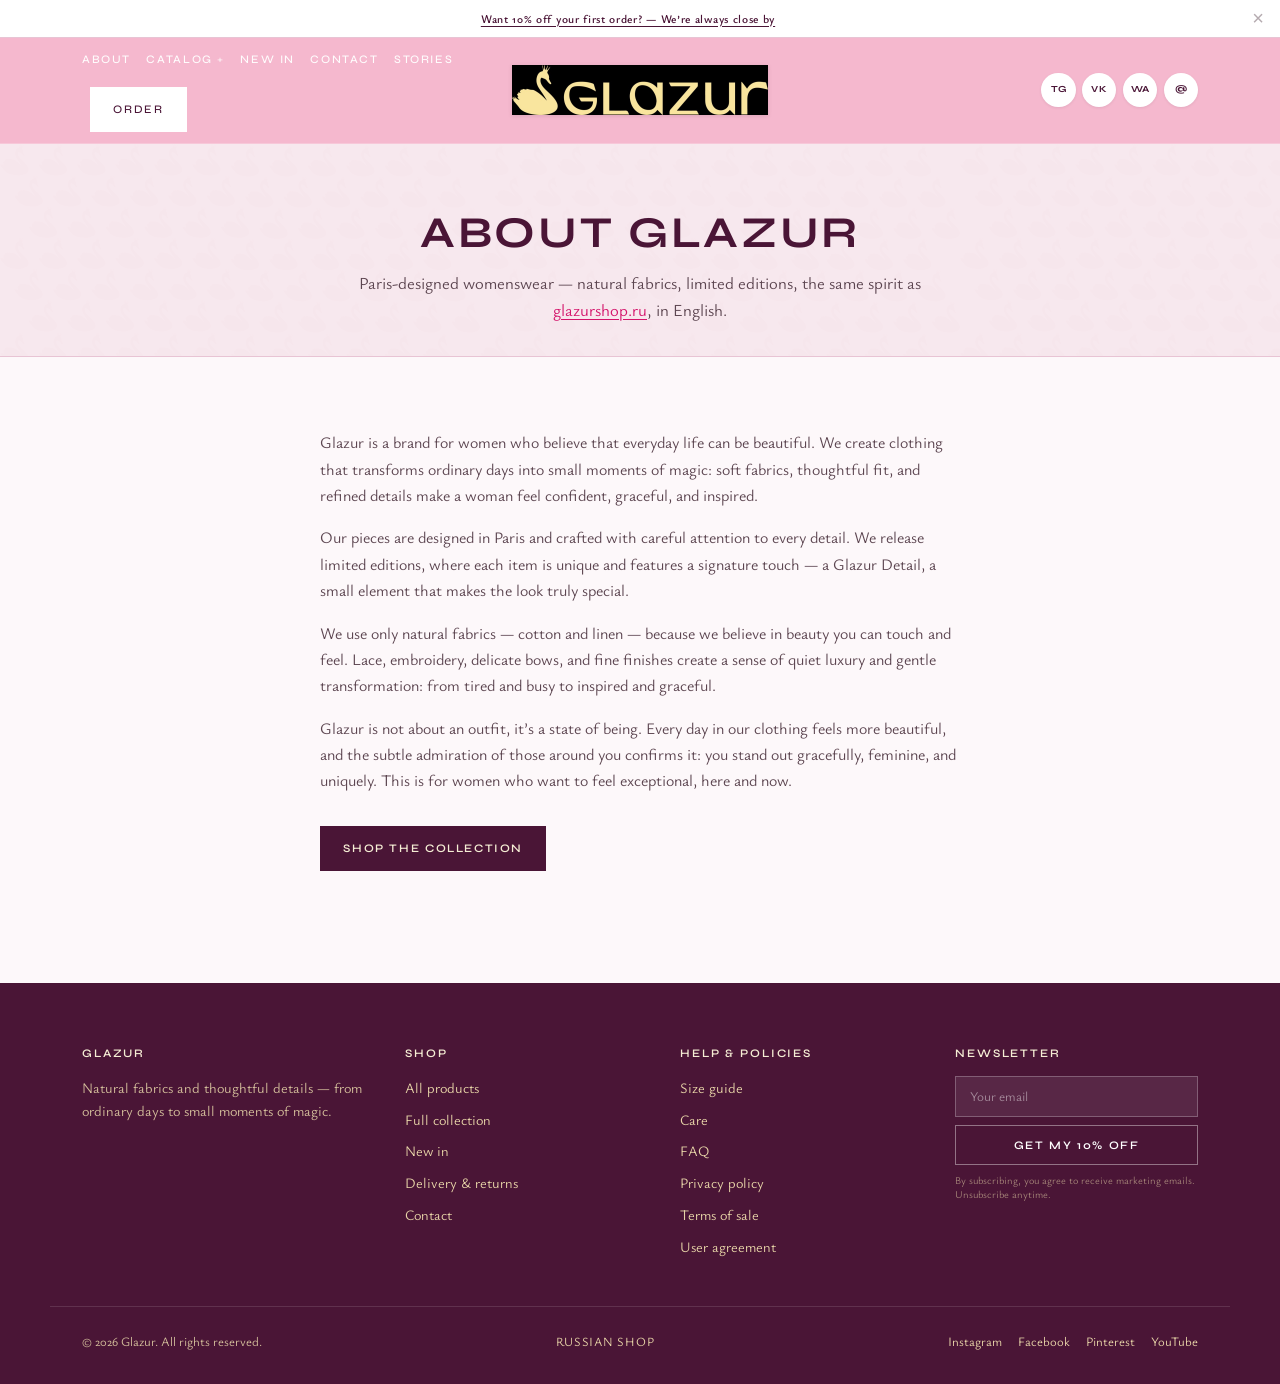
==== about.html @ 9f61a0b7 "Replace header logo with yellow swan GLAZUR mark (GitHub Pages) Made-with: Cursor" ====
<!DOCTYPE html>
<html lang="en-US">
<head>
  <meta charset="UTF-8" />
  <meta name="viewport" content="width=device-width, initial-scale=1" />
  <link rel="icon" href="assets/favicon.svg" type="image/svg+xml" />
  <meta name="description" content="About Glazur — Paris-designed womenswear, natural fabrics, limited editions." />
  <title>About | Glazur</title>
  <link rel="preconnect" href="https://fonts.googleapis.com" />
  <link rel="preconnect" href="https://fonts.gstatic.com" crossorigin />
  <link href="https://fonts.googleapis.com/css2?family=Syne:wght@400;500;600;700&display=swap" rel="stylesheet" />
  <link rel="stylesheet" href="css/fonts.css" />
  <link rel="stylesheet" href="css/tokens.css" />
  <link rel="stylesheet" href="css/base.css" />
  <link rel="stylesheet" href="css/components.css" />
  <link rel="stylesheet" href="css/patterns.css" />
</head>
<body>
  <div id="promo-bar" class="promo-bar">
    <a href="#" id="promo-open-modal"><span id="promo-headline">Transform Your Day — Get 10% Off Your First Order</span></a>
    <button type="button" class="promo-bar__close" id="promo-close" aria-label="Dismiss promotion">×</button>
  </div>

  <header class="site-header site-header--mirror site-header--shopru">
    <div class="site-header__inner site-header__inner--shopru">
      <nav class="nav" id="site-nav" aria-label="Primary">
        <a href="about.html">About</a>
        <details class="nav-details">
          <summary class="nav-details__summary">Catalog</summary>
          <div class="nav-details__panel" role="group" aria-label="Catalog categories">
            <a href="#" data-collection="blouses">Blouses</a>
            <a href="#" data-collection="stripes">Striped tops</a>
            <a href="#" data-collection="skirts">Skirts</a>
            <a href="#" data-collection="dresses">Dresses</a>
            <a href="#" data-collection="knitwear">Knitwear</a>
            <a class="js-config-collection-default" href="#">Full collection</a>
          </div>
        </details>
        <a href="#" data-collection="newArrivals">New in</a>
        <a class="js-config-mailto" href="mailto:info@glazurshop.com">Contact</a>
        <a href="about.html">Stories</a>
        <div class="nav__cta">
          <a class="btn btn--fill js-config-shop" href="#">Order</a>
        </div>
      </nav>
      <a class="logo" href="index.html"><img class="logo__img" src="assets/logos/glazur-logo-yellow-swan.png" width="256" height="50" alt="Glazur" decoding="async" /></a>
      <div class="header-social" aria-label="Messengers and email">
        <a class="header-social__link js-config-tg" href="#" target="_blank" rel="noopener noreferrer" aria-label="Telegram">TG</a>
        <a class="header-social__link js-config-vk" href="#" target="_blank" rel="noopener noreferrer" aria-label="VK">VK</a>
        <a class="header-social__link js-config-wa" href="#" target="_blank" rel="noopener noreferrer" aria-label="WhatsApp">WA</a>
        <a class="header-social__link header-social__link--mail js-config-mailto" href="mailto:info@glazurshop.com" aria-label="Email">@</a>
      </div>
      <button type="button" class="nav-toggle" id="nav-toggle" aria-expanded="false" aria-controls="site-nav">Menu</button>
    </div>
  </header>

  <main>
    <header class="page-hero page-hero--pattern">
      <div class="container">
        <h1>About Glazur</h1>
        <p>Paris-designed womenswear — natural fabrics, limited editions, the same spirit as <a href="https://glazurshop.ru" target="_blank" rel="noopener noreferrer">glazurshop.ru</a>, in English.</p>
      </div>
    </header>
    <div class="page-body container prose">
      <p>
        Glazur is a brand for women who believe that everyday life can be beautiful. We create clothing that transforms ordinary days into small moments of magic: soft fabrics, thoughtful fit, and refined details make a woman feel confident, graceful, and inspired.
      </p>
      <p>
        Our pieces are designed in Paris and crafted with careful attention to every detail. We release limited editions, where each item is unique and features a signature touch — a Glazur Detail, a small element that makes the look truly special.
      </p>
      <p>
        We use only natural fabrics — cotton and linen — because we believe in beauty you can touch and feel. Lace, embroidery, delicate bows, and fine finishes create a sense of quiet luxury and gentle transformation: from tired and busy to inspired and graceful.
      </p>
      <p>
        Glazur is not about an outfit, it’s a state of being. Every day in our clothing feels more beautiful, and the subtle admiration of those around you confirms it: you stand out gracefully, feminine, and uniquely. This is for women who want to feel exceptional, here and now.
      </p>
      <p style="margin-top: 2rem;">
        <a class="btn btn--fill js-config-collection-default" href="#">Shop the collection</a>
      </p>
    </div>
  </main>

  <footer class="site-footer">
    <div class="site-footer__grid">
      <div>
        <h3>Glazur</h3>
        <p style="margin: 0; line-height: 1.6;">Natural fabrics and thoughtful details — from ordinary days to small moments of magic.</p>
      </div>
      <div>
        <h3>Shop</h3>
        <ul>
          <li><a class="js-config-shop" href="#">All products</a></li>
          <li><a class="js-config-collection-default" href="#">Full collection</a></li>
          <li><a href="#" data-collection="newArrivals">New in</a></li>
          <li><a href="shipping-returns.html">Delivery &amp; returns</a></li>
          <li><a class="js-config-mailto" href="mailto:info@glazurshop.com">Contact</a></li>
        </ul>
      </div>
      <div>
        <h3>Help &amp; policies</h3>
        <ul>
          <li><a href="size-guide.html">Size guide</a></li>
          <li><a href="care.html">Care</a></li>
          <li><a href="faq.html">FAQ</a></li>
          <li><a href="#">Privacy policy</a></li>
          <li><a href="#">Terms of sale</a></li>
          <li><a href="#">User agreement</a></li>
        </ul>
      </div>
      <div class="footer-newsletter">
        <h3>Newsletter</h3>
        <form id="footer-newsletter-form">
          <input type="email" name="email" required placeholder="Your email" autocomplete="email" aria-label="Email for newsletter" />
          <button type="submit" class="btn btn--light" style="width: 100%; border-color: rgba(255,255,255,0.4);">Get my 10% off</button>
          <p class="legal" id="promo-legal">By subscribing, you agree to receive marketing emails. Unsubscribe anytime.</p>
        </form>
      </div>
    </div>
    <div class="site-footer__bottom">
      <span>© <span id="y"></span> Glazur. All rights reserved.</span>
      <a class="site-footer__lang" href="https://glazurshop.ru" target="_blank" rel="noopener noreferrer">Russian shop</a>
      <div class="social-row">
        <a class="js-config-ig" href="#">Instagram</a>
        <a class="js-config-fb" href="#">Facebook</a>
        <a class="js-config-pin" href="#">Pinterest</a>
        <a class="js-config-yt" href="#">YouTube</a>
      </div>
    </div>
  </footer>

  <div id="promo-modal" class="promo-modal" hidden>
    <div class="promo-modal__overlay" aria-hidden="true"></div>
    <div class="promo-modal__panel" role="dialog" aria-modal="true" aria-labelledby="promo-dialog-title">
      <button type="button" class="promo-modal__close" aria-label="Close">×</button>
      <h2 id="promo-dialog-title">Bonjour!</h2>
      <p class="sub" id="promo-subline">Subscribe to receive your personal code and discover how Glazur can make everyday beautiful.</p>
      <form id="promo-form">
        <label class="sr-only" for="promo-email">Email</label>
        <input id="promo-email" type="email" required placeholder="Your email" autocomplete="email" />
        <button type="submit" class="btn btn--fill" style="width: 100%;" id="promo-cta">Get My 10% Off</button>
        <p class="legal" id="promo-legal-modal">By subscribing, you agree to receive marketing emails. Unsubscribe anytime.</p>
      </form>
      <p id="promo-success" class="success" hidden>Your 10% code is on its way! Check your inbox.</p>
    </div>
  </div>

  <script src="js/config.js"></script>
  <script src="js/main.js"></script>
</body>
</html>
---- css/fonts.css ----
/* Локально: Ysabeau из архива «Шрифты». Заголовки / UI: Syne через Google Fonts в HTML (замена LT Remark). */
@font-face {
  font-family: "Ysabeau";
  src: url("../assets/fonts/ysabeau/Ysabeau-Regular.ttf") format("truetype");
  font-weight: 400;
  font-style: normal;
  font-display: swap;
}

@font-face {
  font-family: "Ysabeau";
  src: url("../assets/fonts/ysabeau/Ysabeau-Medium.ttf") format("truetype");
  font-weight: 500;
  font-style: normal;
  font-display: swap;
}

@font-face {
  font-family: "Ysabeau";
  src: url("../assets/fonts/ysabeau/Ysabeau-SemiBold.ttf") format("truetype");
  font-weight: 600;
  font-style: normal;
  font-display: swap;
}
---- css/tokens.css ----
/**
 * Glazur — палитра сезона (упаковка: лайм крышки + розовый тираж лебедей).
 * Бордо / слива — глубокий акцент и «осень», не основной фон первого экрана.
 * LT Remark → Syne как веб-замена.
 */
:root {
  /* Упаковка: лайм + роза */
  --color-pack-lime: #8dc63f;
  --color-pack-lime-deep: #72a82e;
  --color-pack-pink: #f4d4e0;
  --color-pack-pink-mid: #e8b8cc;
  --color-hero-panel: var(--color-pack-lime);

  /* Бордо / сезонный акцент (футер, кнопки, контраст) */
  --color-hero-plum: #6b1d4f;
  --color-plum: #4a1536;
  --color-plum-mid: #5c2746;

  /* Текст */
  --color-ink: #2c1220;
  --color-ink-muted: #5c4550;

  /* Золото / крем — как на зелёной крышке коробки */
  --color-gold: #e8d5a8;
  --color-cream: #f5edd4;

  /* Фоны страницы (светлая «витрина» как glazurshop.ru) */
  --color-bg: #fdf8fa;
  --color-blush: #f7e8ee;
  --color-surface: #ffffff;
  --color-cream-pale: #faf6ed;
  --color-line: #e8c4d4;

  /* Витрина как glazurshop.ru: розовая шапка, кремовый герой */
  --color-shop-header: #f5b8ce;
  --color-shop-header-border: rgba(255, 255, 255, 0.22);
  --color-hero-cream: #faf6ef;
  --color-hero-ink: #4a3228;
  --color-hero-cta: #e895b0;
  --color-hero-cta-hover: #d97897;

  /* Акценты */
  --color-accent: #d4146b;
  --color-accent-hover: #b01058;
  --color-accent-soft: #fbcfe0;
  --color-magenta: #d70c7a;
  --color-olive: var(--color-pack-lime-deep);
  --color-lavender: var(--color-pack-pink-mid);
  --color-rose-ui: #e67e9e;

  /* Паттерн-вектор (архив) */
  --color-pattern-surface: #efcad0;
  --color-pattern-deep: #d70c7a;

  --font-heading: "Syne", system-ui, sans-serif;
  --font-ui: "Syne", system-ui, sans-serif;
  --font-body: "Ysabeau", Georgia, "Times New Roman", serif;
  --font-display: var(--font-heading);

  --max: 1180px;
  --radius: 2px;
  --header-h: 64px;
  --promo-h: 44px;
  --ease: cubic-bezier(0.22, 1, 0.36, 1);
}
---- css/base.css ----
*,
*::before,
*::after {
  box-sizing: border-box;
}

html {
  scroll-behavior: smooth;
}

body {
  margin: 0;
  font-family: var(--font-body);
  font-size: 1rem;
  line-height: 1.65;
  color: var(--color-ink);
  background: var(--color-bg);
  -webkit-font-smoothing: antialiased;
}

body.has-promo {
  --header-offset: var(--promo-h);
}

body:not(.has-promo) {
  --header-offset: 0px;
}

img {
  max-width: 100%;
  height: auto;
  display: block;
}

a {
  color: var(--color-plum);
  text-underline-offset: 3px;
}

a:hover {
  color: var(--color-accent);
}

:focus-visible {
  outline: 2px solid var(--color-plum-mid);
  outline-offset: 2px;
}

h1,
h2,
h3 {
  font-family: var(--font-heading);
  font-weight: 700;
  letter-spacing: 0.06em;
  line-height: 1.12;
  text-transform: uppercase;
}

.container {
  width: 100%;
  max-width: var(--max);
  margin: 0 auto;
  padding: 0 clamp(1.25rem, 4vw, 2rem);
}

.prose {
  max-width: 40rem;
}

.prose h2 {
  font-size: 1.75rem;
  margin: 2.5rem 0 1rem;
  text-transform: none;
  letter-spacing: 0.02em;
  font-weight: 600;
}

.prose h3 {
  font-size: 1.2rem;
  margin: 1.75rem 0 0.5rem;
  text-transform: none;
  letter-spacing: 0.02em;
  font-weight: 600;
}

.prose p,
.prose li {
  color: var(--color-ink-muted);
}

.prose ul {
  padding-left: 1.25rem;
}

.prose li {
  margin-bottom: 0.35rem;
}

.page-hero {
  padding: clamp(2.5rem, 6vw, 4rem) 0 2rem;
  text-align: center;
  border-bottom: 1px solid var(--color-line);
  background: var(--color-blush);
}

.page-hero h1 {
  font-size: clamp(1.75rem, 4vw, 2.75rem);
  margin: 0 0 0.75rem;
  color: var(--color-plum);
}

.page-hero p {
  margin: 0 auto;
  max-width: 36rem;
  color: var(--color-ink-muted);
  font-size: 1.05rem;
}

.page-hero p a {
  color: var(--color-accent);
  text-underline-offset: 3px;
}

.page-hero p a:hover {
  color: var(--color-accent-hover);
}

.page-body {
  padding: clamp(2rem, 5vw, 3.5rem) 0 clamp(4rem, 10vw, 6rem);
}

.sr-only {
  position: absolute;
  width: 1px;
  height: 1px;
  padding: 0;
  margin: -1px;
  overflow: hidden;
  clip: rect(0, 0, 0, 0);
  white-space: nowrap;
  border: 0;
}
---- css/components.css ----
.promo-bar {
  position: sticky;
  top: 0;
  z-index: 200;
  background: var(--color-surface);
  color: var(--color-ink-muted);
  border-bottom: 1px solid var(--color-line);
  font-size: 0.72rem;
  text-align: center;
  padding: 0.55rem 2.5rem 0.55rem 1rem;
  letter-spacing: 0.06em;
  text-transform: none;
  font-family: var(--font-body);
  font-weight: 400;
}

.promo-bar a {
  color: var(--color-plum);
  font-weight: 600;
  text-decoration: underline;
  text-underline-offset: 3px;
}

.promo-bar__close {
  position: absolute;
  right: 0.75rem;
  top: 50%;
  transform: translateY(-50%);
  background: none;
  border: none;
  color: rgba(92, 69, 80, 0.45);
  font-size: 1.25rem;
  line-height: 1;
  cursor: pointer;
  padding: 0.25rem;
}

.promo-bar__close:hover {
  color: var(--color-plum);
}

body.has-promo .site-header {
  top: 0;
}

.site-header {
  position: sticky;
  top: 0;
  z-index: 150;
  background: rgba(255, 255, 255, 0.94);
  backdrop-filter: blur(12px);
  border-bottom: 1px solid var(--color-line);
}

.site-header__inner {
  display: flex;
  align-items: center;
  justify-content: space-between;
  gap: 1rem;
  max-width: var(--max);
  margin: 0 auto;
  padding: 1rem clamp(1.25rem, 4vw, 2rem);
}

.logo {
  font-family: var(--font-ui);
  font-size: 1.5rem;
  font-weight: 700;
  color: var(--color-plum);
  text-decoration: none;
  letter-spacing: 0.14em;
  text-transform: uppercase;
}

.logo__img {
  display: block;
  height: clamp(40px, 5vw, 50px);
  width: auto;
}

.nav-toggle {
  display: none;
  border: 1px solid var(--color-plum-mid);
  background: var(--color-surface);
  color: var(--color-plum);
  padding: 0.45rem 0.75rem;
  font-family: var(--font-ui);
  font-size: 0.75rem;
  letter-spacing: 0.1em;
  text-transform: uppercase;
  cursor: pointer;
}

.nav {
  display: flex;
  align-items: center;
  gap: clamp(1rem, 2.5vw, 1.75rem);
}

.nav a {
  font-family: var(--font-ui);
  font-size: 0.72rem;
  font-weight: 500;
  letter-spacing: 0.14em;
  text-transform: uppercase;
  text-decoration: none;
  color: var(--color-plum-mid);
}

.nav a:hover {
  color: var(--color-accent);
}

.nav-details {
  position: relative;
}

.nav-details__summary {
  list-style: none;
  cursor: pointer;
  font-family: var(--font-ui);
  font-size: 0.72rem;
  font-weight: 500;
  letter-spacing: 0.14em;
  text-transform: uppercase;
  text-decoration: none;
  color: var(--color-plum-mid);
  padding: 0.15rem 0;
}

.nav-details__summary::-webkit-details-marker {
  display: none;
}

.nav-details__summary::after {
  content: " +";
  font-weight: 600;
  opacity: 0.55;
}

.nav-details[open] > .nav-details__summary::after {
  content: " –";
}

.nav-details__panel {
  position: absolute;
  top: calc(100% + 0.35rem);
  left: 0;
  min-width: 220px;
  padding: 0.35rem 0;
  background: var(--color-surface);
  border: 1px solid var(--color-line);
  box-shadow: 0 18px 40px rgba(44, 18, 32, 0.08);
  z-index: 160;
}

.nav-details__panel a {
  display: block;
  padding: 0.55rem 1rem;
  border-bottom: 1px solid rgba(226, 200, 212, 0.45);
  letter-spacing: 0.08em;
}

.nav-details__panel a:last-child {
  border-bottom: none;
}

.nav-details__panel a:hover {
  background: var(--color-bg);
}

.nav__cta {
  display: flex;
  align-items: center;
  gap: 0.75rem;
  margin-left: 0.5rem;
}

@media (max-width: 900px) {
  .nav-toggle {
    display: block;
  }

  .nav {
    position: fixed;
    left: 0;
    right: 0;
    top: 72px;
    bottom: 0;
    flex-direction: column;
    align-items: stretch;
    padding: 1rem clamp(1.25rem, 4vw, 2rem) 2rem;
    background: var(--color-blush);
    border-bottom: 1px solid var(--color-line);
    box-shadow: 0 20px 50px rgba(0, 0, 0, 0.08);
    transform: translateY(-100%);
    opacity: 0;
    pointer-events: none;
    transition: transform 0.35s var(--ease), opacity 0.2s ease;
    z-index: 140;
  }

  .nav.is-open {
    transform: translateY(0);
    opacity: 1;
    pointer-events: auto;
  }

  .nav a {
    padding: 0.85rem 0;
    border-bottom: 1px solid var(--color-line);
  }

  .nav-details {
    border-bottom: 1px solid var(--color-line);
    padding: 0.35rem 0 0.85rem;
  }

  .nav-details__summary {
    padding: 0.5rem 0;
  }

  .nav-details__panel {
    position: static;
    box-shadow: none;
    border: none;
    padding: 0.25rem 0 0 0.35rem;
    min-width: 0;
  }

  .nav-details__panel a {
    padding: 0.45rem 0;
    border-bottom: none;
  }

  .nav__cta {
    flex-direction: column;
    margin-left: 0;
    margin-top: 1rem;
  }

  .nav__cta .btn {
    width: 100%;
    text-align: center;
  }
}

.btn {
  display: inline-flex;
  align-items: center;
  justify-content: center;
  font-family: var(--font-ui);
  font-size: 0.72rem;
  font-weight: 600;
  letter-spacing: 0.14em;
  text-transform: uppercase;
  text-decoration: none;
  padding: 0.75rem 1.4rem;
  border: 1px solid var(--color-plum);
  background: transparent;
  color: var(--color-plum);
  cursor: pointer;
  transition: background 0.2s ease, color 0.2s ease, border-color 0.2s ease;
}

.btn:hover {
  background: var(--color-plum);
  color: var(--color-cream);
}

.btn--light {
  border-color: var(--color-surface);
  color: var(--color-surface);
}

.btn--light:hover {
  background: var(--color-surface);
  color: var(--color-ink);
}

.btn--fill {
  background: var(--color-plum);
  border-color: var(--color-plum);
  color: var(--color-cream);
}

.btn--fill:hover {
  background: var(--color-hero-plum);
  border-color: var(--color-hero-plum);
  color: var(--color-cream);
}

/* Кнопка героя как на glazurshop.ru (розовая заливка, белый текст) */
.btn--hero-pink {
  background: var(--color-hero-cta);
  border-color: var(--color-hero-cta);
  color: #fff;
}

.btn--hero-pink:hover {
  background: var(--color-hero-cta-hover);
  border-color: var(--color-hero-cta-hover);
  color: #fff;
}

/* Герой: золотая обводка / кремовая заливка (макет) */
.btn--on-hero {
  border-color: var(--color-gold);
  color: var(--color-gold);
  background: transparent;
}

.btn--on-hero:hover {
  background: var(--color-gold);
  color: var(--color-plum);
  border-color: var(--color-gold);
}

.btn--on-hero-fill {
  background: var(--color-cream);
  border-color: var(--color-cream);
  color: var(--color-plum);
}

.btn--on-hero-fill:hover {
  background: var(--color-gold);
  border-color: var(--color-gold);
  color: var(--color-plum);
}

/* Герой — фото сверху (реф. fashion), блок копирайта в цвете крышки коробки */
.hero-immersive {
  display: flex;
  flex-direction: column;
  min-height: min(92vh, 900px);
}

.hero-immersive__figure {
  position: relative;
  margin: 0;
  flex: 1 1 auto;
  min-height: min(52vh, 560px);
  background: var(--color-pack-pink-mid);
}

.hero-immersive__photo {
  width: 100%;
  height: 100%;
  min-height: min(52vh, 560px);
  object-fit: cover;
  object-position: center top;
  display: block;
}

.hero-immersive__panel {
  position: relative;
  flex: 0 0 auto;
  background: var(--color-hero-panel);
  color: var(--color-cream);
}

.hero-immersive__watermark {
  position: absolute;
  inset: 0;
  background: url("../assets/lebedi/Glazur лебедь вектор.svg") center 40% / clamp(56px, 14vw, 120px) no-repeat;
  opacity: 0.1;
  filter: brightness(0) invert(1);
  pointer-events: none;
}

.hero-immersive__inner {
  position: relative;
  z-index: 1;
  max-width: var(--max);
  margin: 0 auto;
  padding: clamp(1.85rem, 5vw, 3rem) clamp(1.35rem, 4vw, 2rem);
}

.hero-immersive__eyebrow {
  font-family: var(--font-ui);
  font-size: 0.7rem;
  letter-spacing: 0.2em;
  text-transform: uppercase;
  color: rgba(245, 237, 212, 0.82);
  margin: 0 0 0.85rem;
}

.hero-immersive__inner h1 {
  font-family: var(--font-heading);
  font-size: clamp(1.6rem, 4vw, 2.5rem);
  font-weight: 700;
  letter-spacing: 0.1em;
  line-height: 1.12;
  text-transform: uppercase;
  color: var(--color-cream);
  margin: 0 0 1rem;
  max-width: 20ch;
}

.hero-immersive__lead {
  font-family: var(--font-body);
  font-size: clamp(1rem, 2.2vw, 1.15rem);
  font-weight: 400;
  line-height: 1.65;
  color: rgba(250, 246, 237, 0.94);
  max-width: 36rem;
  margin: 0 0 1.75rem;
}

.hero-immersive__actions {
  display: flex;
  flex-wrap: wrap;
  gap: 0.75rem;
}

@media (min-width: 900px) {
  .hero-immersive__figure {
    min-height: min(58vh, 620px);
  }

  .hero-immersive__photo {
    min-height: min(58vh, 620px);
  }
}

/* Главная: фото упаковки / анбоксинг под героем */
.home-packshot {
  margin: 0;
  padding: clamp(1.25rem, 4vw, 2.25rem) clamp(1.25rem, 4vw, 2rem);
  background: var(--color-bg);
  border-top: 1px solid var(--color-line);
  border-bottom: 1px solid var(--color-line);
}

.home-packshot__figure {
  margin: 0 auto;
  max-width: min(1040px, 100%);
}

.home-packshot__img {
  width: 100%;
  height: auto;
  display: block;
}

/* Главная: блоки с фото (как fashion-референсы) */
.home-lookbook {
  background: var(--color-surface);
  border-top: 1px solid var(--color-line);
  border-bottom: 1px solid var(--color-line);
  padding: clamp(2rem, 6vw, 3.25rem) clamp(1.25rem, 4vw, 2rem);
}

.home-lookbook__grid {
  max-width: var(--max);
  margin: 0 auto;
  display: grid;
  gap: clamp(1rem, 3.5vw, 2rem);
  grid-template-columns: 1.05fr 0.9fr 1.05fr;
  align-items: center;
}

.home-lookbook__card {
  margin: 0;
  border: 1px solid var(--color-line);
  background: var(--color-bg);
  overflow: hidden;
}

.home-lookbook__img {
  width: 100%;
  height: 100%;
  aspect-ratio: 3 / 4;
  object-fit: cover;
  display: block;
}

.home-lookbook__copy h2 {
  margin: 0 0 0.75rem;
  font-family: var(--font-heading);
  letter-spacing: 0.08em;
  text-transform: uppercase;
  color: var(--color-plum);
}

.home-lookbook__copy p {
  margin: 0 0 1.25rem;
  color: var(--color-ink-muted);
  line-height: 1.75;
}

@media (max-width: 980px) {
  .home-lookbook__grid {
    grid-template-columns: 1fr;
  }

  .home-lookbook__img {
    aspect-ratio: 4 / 5;
  }
}

.lebedi-pair {
  display: grid;
  grid-template-columns: 1fr 1fr;
  gap: 0.75rem;
  max-width: 520px;
  margin: 1.5rem auto 0;
}

.lebedi-pair img {
  width: 100%;
  aspect-ratio: 1;
  object-fit: cover;
  border: 1px solid var(--color-line);
}

/* Sections */
.section {
  padding: clamp(3rem, 8vw, 5rem) 0;
}

.section--surface {
  background: var(--color-surface);
  border-top: 1px solid var(--color-line);
  border-bottom: 1px solid var(--color-line);
}

.section__head {
  text-align: center;
  max-width: 36rem;
  margin: 0 auto 2.5rem;
}

.section__head h2 {
  font-family: var(--font-heading);
  font-size: clamp(1.5rem, 3.5vw, 2.15rem);
  margin: 0 0 0.75rem;
  font-weight: 700;
  letter-spacing: 0.08em;
  text-transform: uppercase;
  color: var(--color-plum);
}

.section__head p {
  margin: 0;
  color: var(--color-ink-muted);
  font-size: 1.05rem;
}

.values {
  display: grid;
  grid-template-columns: repeat(3, 1fr);
  gap: 1.5rem;
}

@media (max-width: 768px) {
  .values {
    grid-template-columns: 1fr;
  }
}

.value-card {
  padding: 1.75rem;
  border: 1px solid var(--color-line);
  background: var(--color-bg);
}

.value-card h3 {
  font-size: 1.05rem;
  margin: 0 0 0.5rem;
  text-transform: none;
  letter-spacing: 0.03em;
  font-weight: 700;
  color: var(--color-plum);
}

.value-card p {
  margin: 0;
  font-size: 0.95rem;
  color: var(--color-ink-muted);
}

.collections {
  display: grid;
  grid-template-columns: repeat(auto-fill, minmax(240px, 1fr));
  gap: 1.25rem;
}

@media (min-width: 1100px) {
  .collections {
    grid-template-columns: repeat(3, 1fr);
  }
}

@media (max-width: 768px) {
  .collections {
    grid-template-columns: 1fr;
  }
}

.collection-card {
  position: relative;
  border: 1px solid var(--color-line);
  background: var(--color-surface);
  text-decoration: none;
  color: inherit;
  display: block;
  overflow: hidden;
  transition: box-shadow 0.25s ease;
}

.collection-card:hover {
  box-shadow: 0 24px 50px rgba(28, 27, 25, 0.08);
}

.collection-card__media {
  aspect-ratio: 4 / 5;
  background: linear-gradient(160deg, #e8e0d8, #d4ccc4);
  background-size: cover;
  background-position: center;
}

.collection-card__media--l1 {
  background-image: url("../assets/lebedi/л1.png");
}

.collection-card__media--l2 {
  background-image: url("../assets/lebedi/л2.png");
}

.collection-card__media--l3 {
  background-image: url("../assets/lebedi/л3.png");
}

.collection-card__media--l4 {
  background-image: url("../assets/lebedi/л4.png");
}

.collection-card__media--l5 {
  background-image: url("../assets/lebedi/л5.png");
}

.collection-card__media--l6 {
  background-image: url("../assets/lebedi/л6.png");
}

.collection-card__body {
  padding: 1.25rem 1.5rem 1.5rem;
}

.collection-card__body h3 {
  font-size: 1.1rem;
  margin: 0 0 0.35rem;
  text-transform: none;
  letter-spacing: 0.02em;
  font-weight: 700;
  color: var(--color-plum);
}

.collection-card__body p {
  margin: 0;
  font-size: 0.9rem;
  color: var(--color-ink-muted);
}

.collection-card__cta {
  margin-top: 0.75rem;
  font-family: var(--font-ui);
  font-size: 0.7rem;
  letter-spacing: 0.14em;
  text-transform: uppercase;
  font-weight: 600;
  color: var(--color-accent);
}

.story-block {
  max-width: 38rem;
  margin: 0 auto;
  text-align: center;
}

.story-block p {
  font-size: 1.1rem;
  color: var(--color-ink-muted);
  line-height: 1.8;
  margin: 0 0 1.25rem;
}

.detail-band {
  border: 1px solid var(--color-line);
  padding: clamp(2rem, 5vw, 3rem);
  background: var(--color-surface);
  text-align: center;
  max-width: 48rem;
  margin: 0 auto;
}

.detail-band p {
  margin: 0;
  font-size: 1.05rem;
  color: var(--color-ink-muted);
  font-style: italic;
}

.social-proof {
  text-align: center;
}

.social-proof p {
  max-width: 32rem;
  margin: 0 auto 1.5rem;
  color: var(--color-ink-muted);
}

.social-proof__cta {
  margin-top: 1.5rem;
  display: inline-block;
}

/* Promo modal */
.promo-modal[hidden] {
  display: none !important;
}

.promo-modal {
  position: fixed;
  inset: 0;
  z-index: 300;
  display: flex;
  align-items: center;
  justify-content: center;
  padding: 1rem;
}

.promo-modal__overlay {
  position: absolute;
  inset: 0;
  background: rgba(28, 27, 25, 0.45);
}

.promo-modal__panel {
  position: relative;
  background: var(--color-surface);
  max-width: 420px;
  width: 100%;
  padding: 2rem;
  border: 1px solid var(--color-line);
  box-shadow: 0 30px 80px rgba(0, 0, 0, 0.15);
}

.promo-modal__close {
  position: absolute;
  top: 0.75rem;
  right: 0.75rem;
  border: none;
  background: none;
  font-size: 1.5rem;
  line-height: 1;
  cursor: pointer;
  color: var(--color-ink-muted);
}

.promo-modal__panel h2 {
  font-family: var(--font-heading);
  font-size: 1.15rem;
  font-weight: 700;
  letter-spacing: 0.06em;
  text-transform: uppercase;
  color: var(--color-plum);
  margin: 0 0 0.5rem;
}

.promo-modal__panel .sub {
  font-size: 0.95rem;
  color: var(--color-ink-muted);
  margin: 0 0 1.25rem;
}

.promo-modal__panel input[type="email"] {
  width: 100%;
  padding: 0.75rem 1rem;
  border: 1px solid var(--color-line);
  font-family: var(--font-body);
  margin-bottom: 1rem;
}

.promo-modal__panel .legal {
  font-size: 0.7rem;
  color: var(--color-ink-muted);
  margin: 0.75rem 0 0;
  line-height: 1.4;
}

.promo-modal__panel .success {
  color: var(--color-plum);
  font-weight: 600;
  margin-top: 1rem;
}

/* FAQ */
.faq-list {
  max-width: 42rem;
  margin: 0 auto;
}

.faq-item {
  border-bottom: 1px solid var(--color-line);
}

.faq-item button {
  width: 100%;
  display: flex;
  justify-content: space-between;
  align-items: center;
  gap: 1rem;
  padding: 1.15rem 0;
  border: none;
  background: none;
  font-family: var(--font-body);
  font-size: 1rem;
  font-weight: 500;
  text-align: left;
  cursor: pointer;
  color: var(--color-ink);
}

.faq-item button::after {
  content: "+";
  font-size: 1.25rem;
  color: var(--color-ink-muted);
  flex-shrink: 0;
}

.faq-item.is-open button::after {
  content: "−";
}

.faq-panel {
  display: none;
  padding: 0 0 1.25rem;
}

.faq-item.is-open .faq-panel {
  display: block;
}

.faq-panel p,
.faq-panel li {
  color: var(--color-ink-muted);
  font-size: 0.95rem;
}

.faq-panel ul {
  margin: 0.5rem 0 0;
  padding-left: 1.2rem;
}

/* Footer */
.site-footer {
  background: var(--color-plum);
  color: rgba(242, 227, 177, 0.82);
  padding: clamp(2.5rem, 6vw, 4rem) 0 2rem;
  font-size: 0.9rem;
}

.site-footer a {
  color: var(--color-gold);
  text-decoration: none;
}

.site-footer a:hover {
  color: var(--color-cream);
}

.site-footer__grid {
  display: grid;
  grid-template-columns: 1.2fr repeat(3, 1fr);
  gap: 2rem;
  max-width: var(--max);
  margin: 0 auto;
  padding: 0 clamp(1.25rem, 4vw, 2rem);
}

@media (max-width: 900px) {
  .site-footer__grid {
    grid-template-columns: 1fr 1fr;
  }
}

@media (max-width: 520px) {
  .site-footer__grid {
    grid-template-columns: 1fr;
  }
}

.site-footer h3 {
  font-family: var(--font-ui);
  font-size: 0.72rem;
  letter-spacing: 0.16em;
  text-transform: uppercase;
  font-weight: 600;
  color: var(--color-cream);
  margin: 0 0 1rem;
}

.site-footer ul {
  list-style: none;
  padding: 0;
  margin: 0;
}

.site-footer li {
  margin-bottom: 0.5rem;
}

.footer-newsletter input {
  width: 100%;
  padding: 0.65rem 0.85rem;
  border: 1px solid rgba(255, 255, 255, 0.25);
  background: rgba(255, 255, 255, 0.08);
  color: #fff;
  font-family: var(--font-body);
  margin-bottom: 0.5rem;
}

.footer-newsletter input::placeholder {
  color: rgba(255, 255, 255, 0.45);
}

.footer-newsletter .legal {
  font-size: 0.65rem;
  opacity: 0.65;
  margin: 0.5rem 0 0;
  line-height: 1.4;
}

.site-footer__bottom {
  max-width: var(--max);
  margin: 2.5rem auto 0;
  padding: 1.5rem clamp(1.25rem, 4vw, 2rem) 0;
  border-top: 1px solid rgba(255, 255, 255, 0.12);
  display: flex;
  flex-wrap: wrap;
  justify-content: space-between;
  align-items: center;
  gap: 1rem;
  font-size: 0.8rem;
}

.site-footer__lang {
  color: var(--color-gold);
  text-decoration: underline;
  text-underline-offset: 3px;
  font-size: 0.78rem;
  letter-spacing: 0.06em;
  text-transform: uppercase;
}

.site-footer__lang:hover {
  color: var(--color-cream);
}

.social-row {
  display: flex;
  gap: 1rem;
}

/* Центрированная шапка (без shopru — узкий сайт) */
.site-header--mirror:not(.site-header--shopru) .site-header__inner {
  flex-direction: column;
  align-items: center;
  justify-content: center;
  gap: 0.65rem;
  padding-top: clamp(0.75rem, 2vw, 1.1rem);
  padding-bottom: clamp(0.55rem, 1.2vw, 0.95rem);
  position: relative;
}

.site-header--mirror:not(.site-header--shopru) .nav {
  justify-content: center;
  flex-wrap: wrap;
}

.site-header--mirror:not(.site-header--shopru) .nav__cta {
  margin-left: 0;
}

@media (max-width: 900px) {
  .site-header--mirror:not(.site-header--shopru) .nav-toggle {
    position: absolute;
    right: clamp(1.25rem, 4vw, 2rem);
    top: 0.85rem;
  }

  .site-header--mirror:not(.site-header--shopru) .nav {
    top: calc(var(--header-offset, 0px) + 100px);
  }
}

/* Розовая полоса + сетка «меню — лого — мессенджеры» как glazurshop.ru */
.site-header--shopru {
  background: var(--color-shop-header);
  border-bottom: 1px solid var(--color-shop-header-border);
  backdrop-filter: none;
}

.site-header--shopru .nav a,
.site-header--shopru .nav-details__summary {
  color: rgba(255, 255, 255, 0.95);
}

.site-header--shopru .nav a:hover,
.site-header--shopru .nav-details__summary:hover {
  color: #fff;
}

.site-header--shopru .nav-details__summary::after {
  opacity: 0.65;
}

.site-header--shopru .nav__cta .btn--fill {
  background: #fff;
  border-color: #fff;
  color: var(--color-plum);
}

.site-header--shopru .nav__cta .btn--fill:hover {
  background: var(--color-hero-cream);
  border-color: var(--color-hero-cream);
  color: var(--color-plum);
}

.site-header--shopru .logo__img {
  filter: drop-shadow(0 1px 2px rgba(44, 18, 32, 0.12));
}

/* Выпадающий каталог: панель белая — ссылки должны быть тёмными, не как в полосе шапки */
.site-header--shopru .nav-details__panel {
  background: var(--color-surface);
  border: 1px solid var(--color-line);
  box-shadow: 0 14px 40px rgba(44, 18, 32, 0.14);
}

.site-header--shopru .nav-details__panel a {
  color: var(--color-plum-mid);
}

.site-header--shopru .nav-details__panel a:hover {
  color: var(--color-accent);
  background: var(--color-bg);
}

.header-social {
  display: flex;
  align-items: center;
  justify-content: center;
  gap: 0.4rem;
}

.header-social__link {
  display: flex;
  align-items: center;
  justify-content: center;
  width: 2.15rem;
  height: 2.15rem;
  border-radius: 50%;
  background: #fff;
  color: var(--color-plum);
  font-family: var(--font-ui);
  font-size: 0.58rem;
  font-weight: 700;
  letter-spacing: 0.04em;
  text-decoration: none;
  line-height: 1;
  box-shadow: 0 1px 3px rgba(44, 18, 32, 0.08);
  transition: transform 0.15s ease, background 0.15s ease, color 0.15s ease;
}

.header-social__link:hover {
  transform: translateY(-1px);
  background: var(--color-hero-cream);
  color: var(--color-accent);
}

.header-social__link--mail {
  font-size: 0.72rem;
}

@media (min-width: 901px) {
  .site-header--shopru .site-header__inner--shopru {
    display: grid;
    grid-template-columns: minmax(0, 1fr) auto minmax(0, 1fr);
    align-items: center;
    gap: 0.5rem 1rem;
    padding-top: 0.65rem;
    padding-bottom: 0.65rem;
  }

  .site-header--shopru .nav {
    grid-column: 1;
    grid-row: 1;
    justify-self: start;
    justify-content: flex-start;
    flex-wrap: wrap;
    gap: clamp(0.5rem, 1.2vw, 1rem);
  }

  .site-header--shopru .logo {
    grid-column: 2;
    grid-row: 1;
    justify-self: center;
  }

  .site-header--shopru .header-social {
    grid-column: 3;
    grid-row: 1;
    justify-self: end;
  }

  .site-header--shopru .nav-toggle {
    display: none;
  }
}

@media (max-width: 900px) {
  .site-header--shopru .site-header__inner--shopru {
    display: flex;
    flex-direction: column;
    align-items: center;
    position: relative;
    padding-top: 0.5rem;
    padding-bottom: 0.5rem;
  }

  .site-header--shopru .logo {
    order: 1;
  }

  .site-header--shopru .header-social {
    order: 2;
    margin-top: 0.2rem;
  }

  .site-header--shopru .nav {
    order: 10;
    width: 100%;
    top: calc(var(--header-offset, 0px) + 118px);
    background: rgba(255, 250, 252, 0.98);
  }

  .site-header--shopru .nav a,
  .site-header--shopru .nav-details__summary {
    color: var(--color-plum-mid);
  }

  .site-header--shopru .nav a:hover,
  .site-header--shopru .nav-details__summary:hover {
    color: var(--color-accent);
  }

  .site-header--shopru .nav-toggle {
    position: absolute;
    top: 0.55rem;
    right: clamp(1.25rem, 4vw, 2rem);
    border-color: rgba(255, 255, 255, 0.55);
    background: rgba(255, 255, 255, 0.25);
    color: #fff;
  }

  .site-header--shopru .nav-toggle:hover {
    background: rgba(255, 255, 255, 0.4);
  }
}

/* Главная: светлый лендинг, порядок как на русской витрине */
.ru-hero {
  padding: clamp(2rem, 5vw, 3.5rem) 0 clamp(2.5rem, 6vw, 4rem);
  background: var(--color-hero-cream);
  border-bottom: 1px solid rgba(74, 50, 40, 0.08);
}

.ru-hero__grid {
  display: grid;
  grid-template-columns: 1fr 1fr;
  gap: clamp(1.5rem, 4vw, 3.5rem);
  align-items: center;
  max-width: var(--max);
  margin: 0 auto;
  padding: 0 clamp(1.25rem, 4vw, 2rem);
}

@media (max-width: 780px) {
  .ru-hero__grid {
    grid-template-columns: 1fr;
    text-align: center;
  }

  .ru-hero__actions {
    justify-content: center;
  }
}

.ru-hero h1 {
  font-family: var(--font-body);
  font-weight: 600;
  font-size: clamp(2.15rem, 4.8vw, 3.4rem);
  line-height: 1.12;
  color: var(--color-hero-ink);
  letter-spacing: -0.015em;
  margin: 0 0 1rem;
  text-transform: none;
}

.ru-hero__eyebrow {
  font-family: var(--font-ui);
  font-size: 0.68rem;
  letter-spacing: 0.14em;
  text-transform: uppercase;
  color: rgba(74, 50, 40, 0.55);
  margin: 0 0 0.65rem;
}

.ru-hero__lead {
  font-family: var(--font-ui);
  font-size: clamp(0.88rem, 1.35vw, 0.98rem);
  font-weight: 400;
  letter-spacing: 0.04em;
  line-height: 1.6;
  color: var(--color-hero-ink);
  opacity: 0.88;
  margin: 0 0 1.5rem;
  max-width: 40ch;
}

@media (max-width: 780px) {
  .ru-hero__lead {
    max-width: none;
    margin-left: auto;
    margin-right: auto;
  }
}

.ru-hero__actions {
  display: flex;
  flex-wrap: wrap;
  gap: 0.75rem;
}

.ru-hero__figure {
  margin: 0;
  border-radius: 2px;
  overflow: hidden;
  background: rgba(255, 255, 255, 0.65);
  box-shadow: 0 12px 40px rgba(44, 18, 32, 0.06);
}

.ru-hero__img {
  width: 100%;
  height: auto;
  display: block;
  object-fit: cover;
  aspect-ratio: 3 / 4;
}

/* «Вы в Glazur» — три вертикали как на glazurshop.ru */
.ru-muses {
  padding: clamp(2.75rem, 7vw, 4.25rem) 0;
  text-align: center;
  background: var(--color-surface);
}

.ru-muses__eyebrow {
  font-family: var(--font-ui);
  font-size: 0.65rem;
  letter-spacing: 0.2em;
  text-transform: uppercase;
  color: var(--color-ink-muted);
  margin: 0 0 0.75rem;
}

.ru-muses__title {
  font-family: var(--font-body);
  font-weight: 600;
  font-size: clamp(1.85rem, 4vw, 2.65rem);
  line-height: 1.15;
  color: var(--color-hero-ink);
  margin: 0 0 0.5rem;
}

.ru-muses__sub {
  font-family: var(--font-ui);
  font-size: clamp(0.78rem, 1.2vw, 0.88rem);
  font-weight: 400;
  letter-spacing: 0.12em;
  text-transform: lowercase;
  color: var(--color-ink-muted);
  margin: 0 0 clamp(1.75rem, 4vw, 2.5rem);
}

.ru-muses__gallery {
  display: grid;
  grid-template-columns: repeat(3, 1fr);
  gap: clamp(0.65rem, 2vw, 1.25rem);
  max-width: 1100px;
  margin: 0 auto 1.5rem;
  padding: 0 clamp(1.25rem, 4vw, 2rem);
}

@media (max-width: 640px) {
  .ru-muses__gallery {
    grid-template-columns: 1fr;
    max-width: 420px;
  }
}

.ru-muses__gallery figure {
  margin: 0;
  overflow: hidden;
  border-radius: 2px;
  background: var(--color-blush);
}

.ru-muses__gallery img {
  width: 100%;
  height: auto;
  aspect-ratio: 3 / 4;
  object-fit: cover;
  display: block;
}

.ru-muses__footer {
  margin-top: 0.25rem;
}

.ru-philosophy {
  padding: clamp(2.75rem, 7vw, 4.5rem) 0;
  background: var(--color-surface);
  border-top: 1px solid var(--color-line);
  border-bottom: 1px solid var(--color-line);
}

.ru-philosophy .container {
  max-width: 760px;
}

.ru-philosophy__h {
  font-family: var(--font-heading);
  font-size: clamp(1.5rem, 3.5vw, 2.1rem);
  font-weight: 700;
  text-align: center;
  margin: 0 0 clamp(1.5rem, 4vw, 2.25rem);
  color: var(--color-ink);
}

.ru-hash {
  color: var(--color-accent);
  font-weight: 700;
}

.ru-philosophy__body {
  font-size: 1.03rem;
  line-height: 1.75;
  color: var(--color-ink-muted);
}

.ru-philosophy__body p {
  margin: 0 0 1.15em;
}

.ru-philosophy__body p:last-child {
  margin-bottom: 0;
}

.ru-catalog {
  padding: clamp(2.25rem, 5vw, 3.5rem) 0 clamp(3rem, 7vw, 4.5rem);
  background: var(--color-bg);
}

.ru-catalog__inner {
  text-align: center;
}

.ru-catalog__title {
  font-family: var(--font-heading);
  font-size: 0.85rem;
  letter-spacing: 0.2em;
  text-transform: uppercase;
  color: var(--color-ink-muted);
  margin: 0 0 1.25rem;
}

.ru-catalog__links {
  display: flex;
  flex-wrap: wrap;
  justify-content: center;
  gap: 0.5rem 0.35rem;
  max-width: 720px;
  margin: 0 auto 1.25rem;
}

.ru-catalog__links a {
  font-family: var(--font-ui);
  font-size: 0.68rem;
  font-weight: 600;
  letter-spacing: 0.12em;
  text-transform: uppercase;
  text-decoration: none;
  color: var(--color-plum-mid);
  padding: 0.55rem 0.95rem;
  border: 1px solid var(--color-line);
  background: var(--color-surface);
  border-radius: 2px;
}

.ru-catalog__links a:hover {
  border-color: var(--color-plum);
  color: var(--color-accent);
}

.ru-catalog__note {
  font-size: 0.92rem;
  color: var(--color-ink-muted);
  line-height: 1.55;
  max-width: 520px;
  margin: 0 auto;
}
---- css/patterns.css ----
/**
 * Фоны из архива «Паттерны» (GLAZUR).
 * Вектор «паттерн вектор.svg»: тайл лебедя, цвета #EFCAD0 / #D70C7A — согласованы с tokens --color-pattern-*.
 * PNG: Group 66 (лёгкий), Frame 2541, Group 65, Frame 2540 — декоративные поля; крупные файлы только от lg breakpoint.
 */

.section--pattern-base {
  position: relative;
  isolation: isolate;
}

.section--pattern-base::before {
  content: "";
  position: absolute;
  inset: 0;
  z-index: 0;
  pointer-events: none;
  background-repeat: repeat;
  background-position: center top;
  opacity: var(--pattern-opacity, 0.12);
}

.section--pattern-base > * {
  position: relative;
  z-index: 1;
}

/* Векторный паттерн — основной фирменный тайл */
.section--pattern-svg::before {
  background-image: url("../assets/patterns/паттерн вектор.svg");
  background-size: clamp(300px, 52vw, 640px) auto;
}

.section--pattern-svg-dim::before {
  opacity: var(--pattern-opacity, 0.07);
}

/* Мелкая текстура */
.section--pattern-g66::before {
  background-image: url("../assets/patterns/Group 66.png");
  background-size: 260px auto;
  opacity: var(--pattern-opacity, 0.14);
}

/* Мягкое «полотно» */
.section--pattern-f2541::before {
  background-image: url("../assets/patterns/Frame 2541.png");
  background-repeat: no-repeat;
  background-size: cover;
  background-position: center;
  opacity: var(--pattern-opacity, 0.08);
}

/* Frame 2540: на мобиле — лёгкий тайл; на lg — полноэкранное полотно */
.section--pattern-f2540::before {
  background-image: url("../assets/patterns/Group 66.png");
  background-size: 240px auto;
  background-repeat: repeat;
  opacity: var(--pattern-opacity, 0.1);
}

/* Крупные ассеты — широкие экраны */
@media (min-width: 1024px) {
  .section--pattern-g65::before {
    background-image: url("../assets/patterns/Group 65.png");
    background-repeat: no-repeat;
    background-size: min(1600px, 140%);
    background-position: center 20%;
    opacity: var(--pattern-opacity, 0.06);
  }

  .section--pattern-f2540::before {
    background-image: url("../assets/patterns/Frame 2540.png");
    background-repeat: no-repeat;
    background-size: cover;
    background-position: center;
    opacity: var(--pattern-opacity, 0.05);
  }
}

/* Детальный блок: мобиле — тайл Group 66; desktop — крупный Group 65 */
.section--pattern-detail::before {
  background-image: url("../assets/patterns/Group 66.png");
  background-size: 240px auto;
  background-repeat: repeat;
  background-position: center top;
  opacity: var(--pattern-opacity, 0.1);
}

@media (min-width: 1024px) {
  .section--pattern-detail::before {
    background-image: url("../assets/patterns/Group 65.png");
    background-repeat: no-repeat;
    background-size: min(1600px, 135%);
    background-position: center 25%;
    opacity: var(--pattern-opacity, 0.065);
  }
}

@media (prefers-contrast: more) {
  .section--pattern-base::before {
    opacity: 0.03;
  }
}

/* Внутренние страницы: полоса под шапкой */
.page-hero.page-hero--pattern {
  position: relative;
  isolation: isolate;
}

.page-hero.page-hero--pattern::before {
  content: "";
  position: absolute;
  inset: 0;
  z-index: 0;
  pointer-events: none;
  background-image: url("../assets/patterns/паттерн вектор.svg");
  background-size: clamp(260px, 40vw, 480px) auto;
  background-repeat: repeat;
  opacity: 0.08;
}

.page-hero.page-hero--pattern > .container {
  position: relative;
  z-index: 1;
}
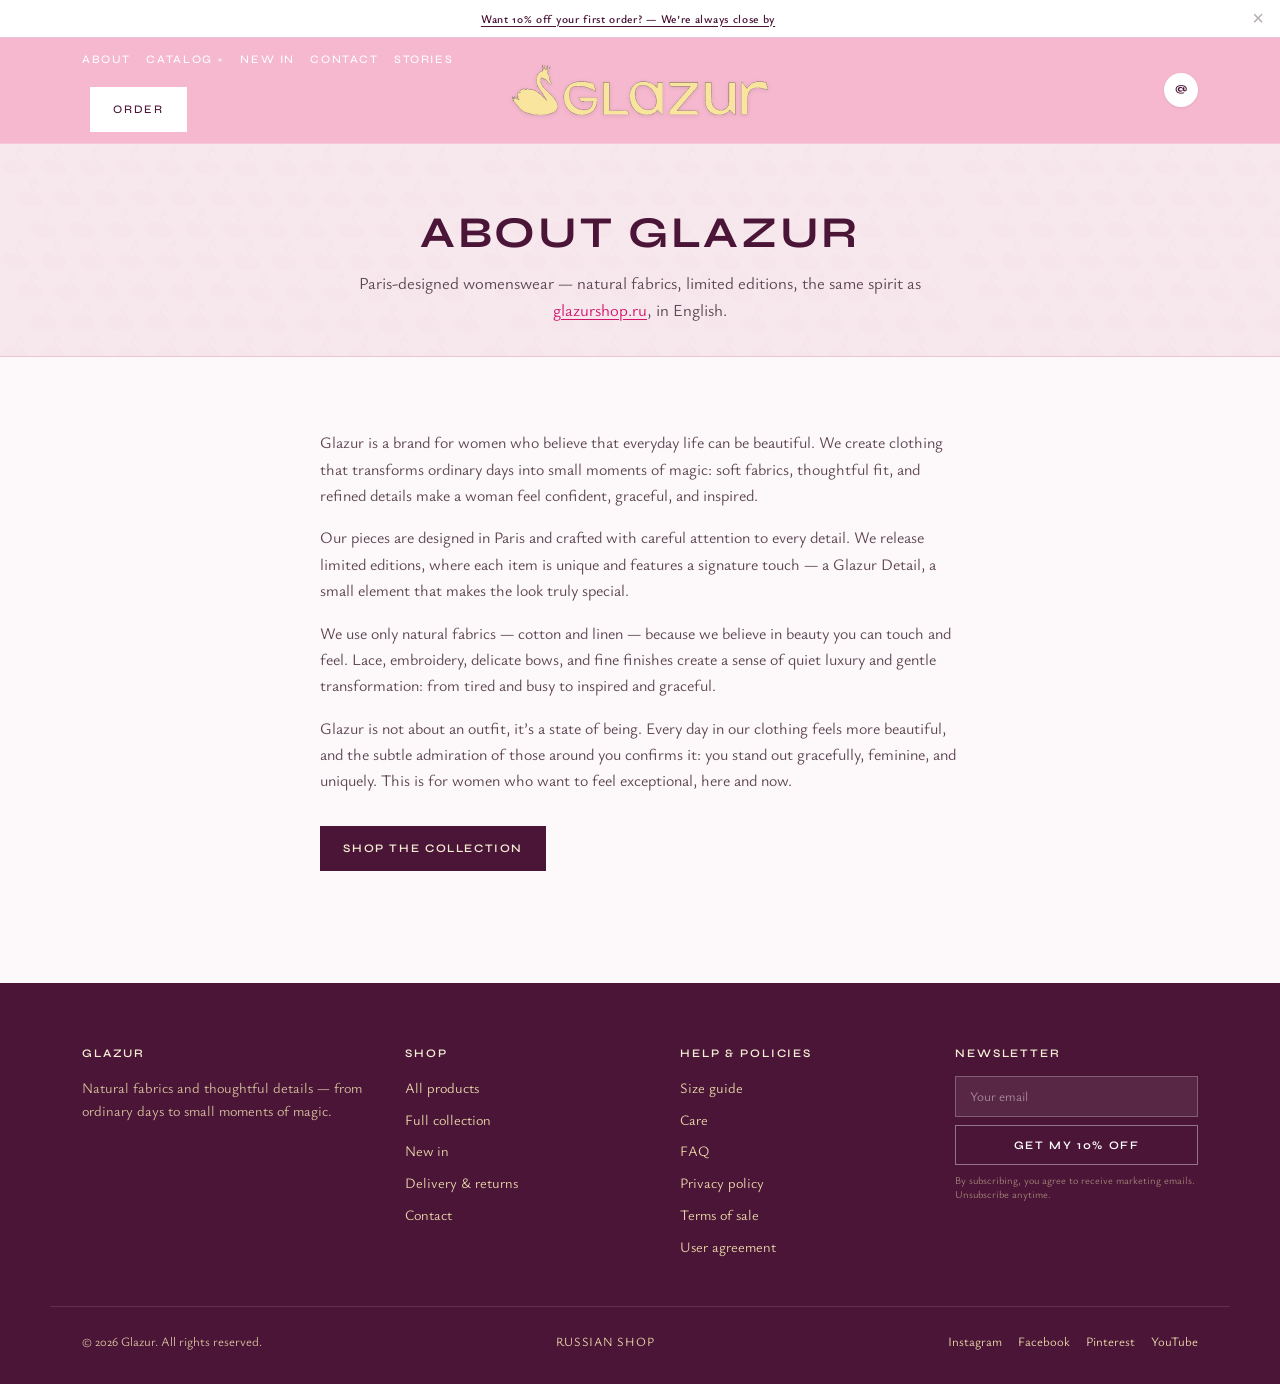
==== commit c68d1986: "Remove Telegram, VK, and WhatsApp header links; keep email only Made-with: Cursor" ====
--- a/about.html
+++ b/about.html
@@ -44,10 +44,7 @@
         </div>
       </nav>
       <a class="logo" href="index.html"><img class="logo__img" src="assets/logos/glazur-logo-yellow-swan.png" width="256" height="50" alt="Glazur" decoding="async" /></a>
-      <div class="header-social" aria-label="Messengers and email">
-        <a class="header-social__link js-config-tg" href="#" target="_blank" rel="noopener noreferrer" aria-label="Telegram">TG</a>
-        <a class="header-social__link js-config-vk" href="#" target="_blank" rel="noopener noreferrer" aria-label="VK">VK</a>
-        <a class="header-social__link js-config-wa" href="#" target="_blank" rel="noopener noreferrer" aria-label="WhatsApp">WA</a>
+      <div class="header-social" aria-label="Email">
         <a class="header-social__link header-social__link--mail js-config-mailto" href="mailto:info@glazurshop.com" aria-label="Email">@</a>
       </div>
       <button type="button" class="nav-toggle" id="nav-toggle" aria-expanded="false" aria-controls="site-nav">Menu</button>
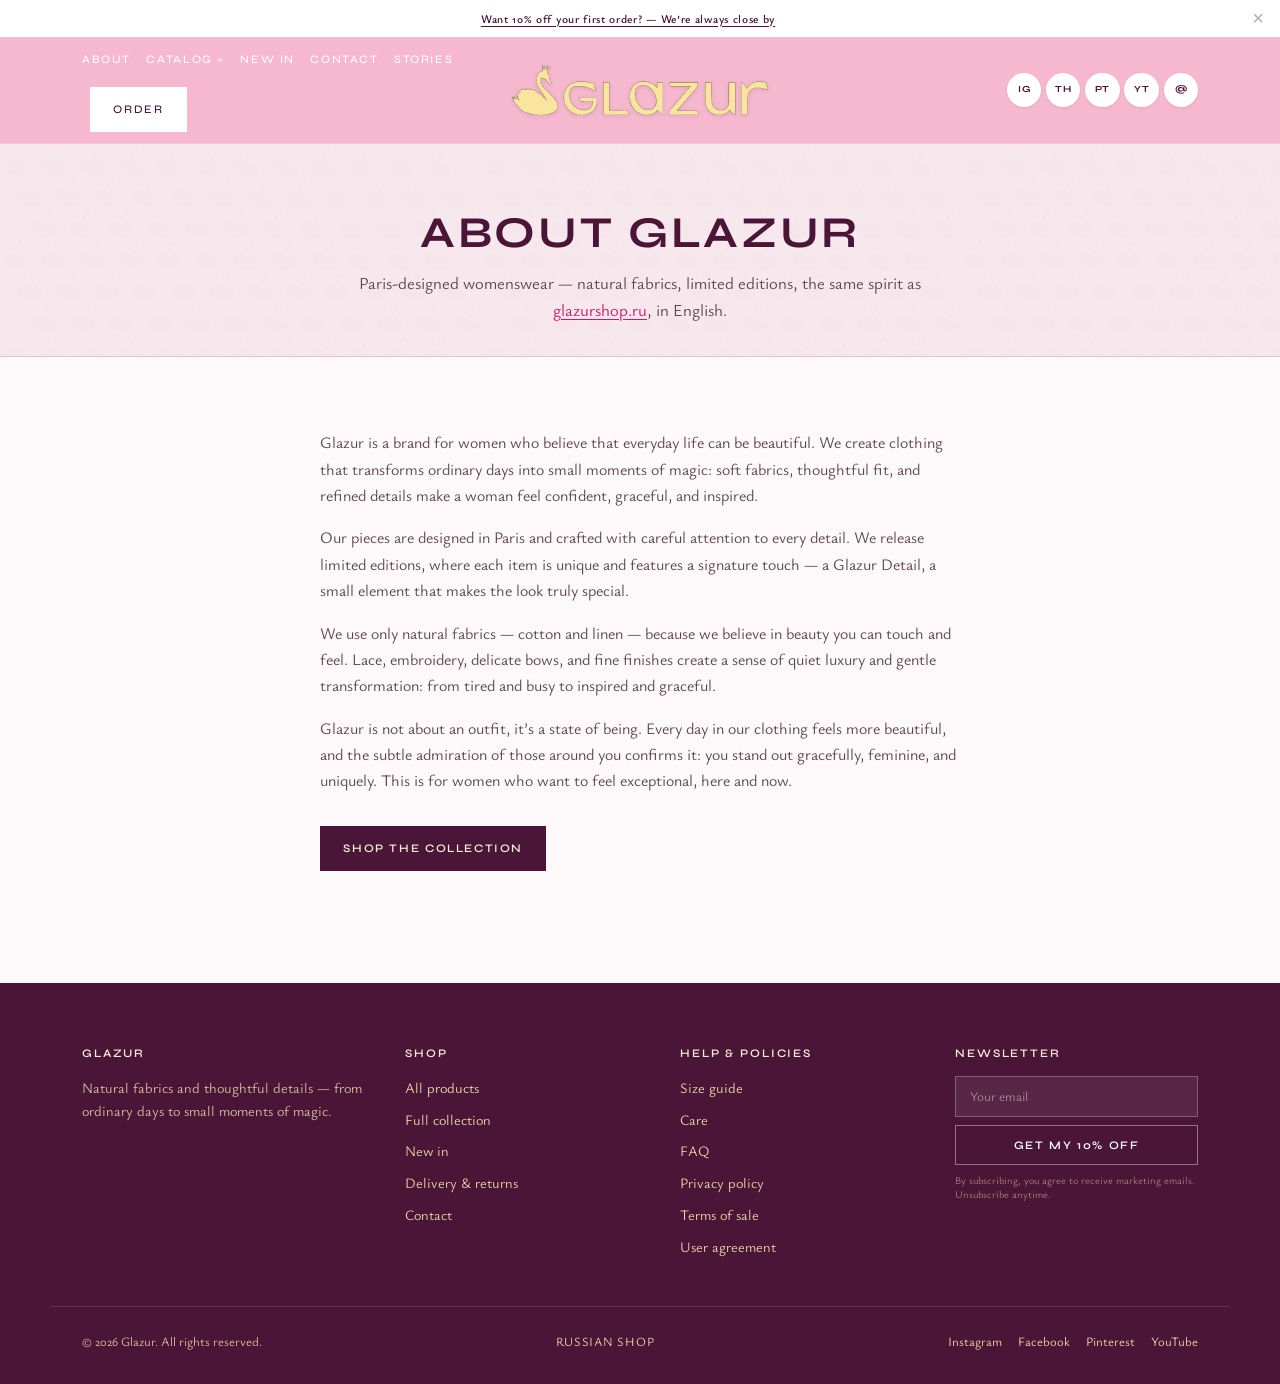
==== commit 57d17124: "Header: add Instagram, Threads, Pinterest, YouTube links; fix Load more button Made-with: Cursor" ====
--- a/about.html
+++ b/about.html
@@ -44,7 +44,11 @@
         </div>
       </nav>
       <a class="logo" href="index.html"><img class="logo__img" src="assets/logos/glazur-logo-yellow-swan.png" width="256" height="50" alt="Glazur" decoding="async" /></a>
-      <div class="header-social" aria-label="Email">
+      <div class="header-social" aria-label="Social and email">
+        <a class="header-social__link js-config-ig" href="#" target="_blank" rel="noopener noreferrer" aria-label="Instagram">IG</a>
+        <a class="header-social__link js-config-th" href="#" target="_blank" rel="noopener noreferrer" aria-label="Threads">TH</a>
+        <a class="header-social__link js-config-pin" href="#" target="_blank" rel="noopener noreferrer" aria-label="Pinterest">PT</a>
+        <a class="header-social__link js-config-yt" href="#" target="_blank" rel="noopener noreferrer" aria-label="YouTube">YT</a>
         <a class="header-social__link header-social__link--mail js-config-mailto" href="mailto:info@glazurshop.com" aria-label="Email">@</a>
       </div>
       <button type="button" class="nav-toggle" id="nav-toggle" aria-expanded="false" aria-controls="site-nav">Menu</button>
--- a/css/components.css
+++ b/css/components.css
@@ -1052,9 +1052,11 @@
 
 .header-social {
   display: flex;
+  flex-wrap: wrap;
   align-items: center;
   justify-content: center;
-  gap: 0.4rem;
+  gap: 0.3rem;
+  max-width: 100%;
 }
 
 .header-social__link {
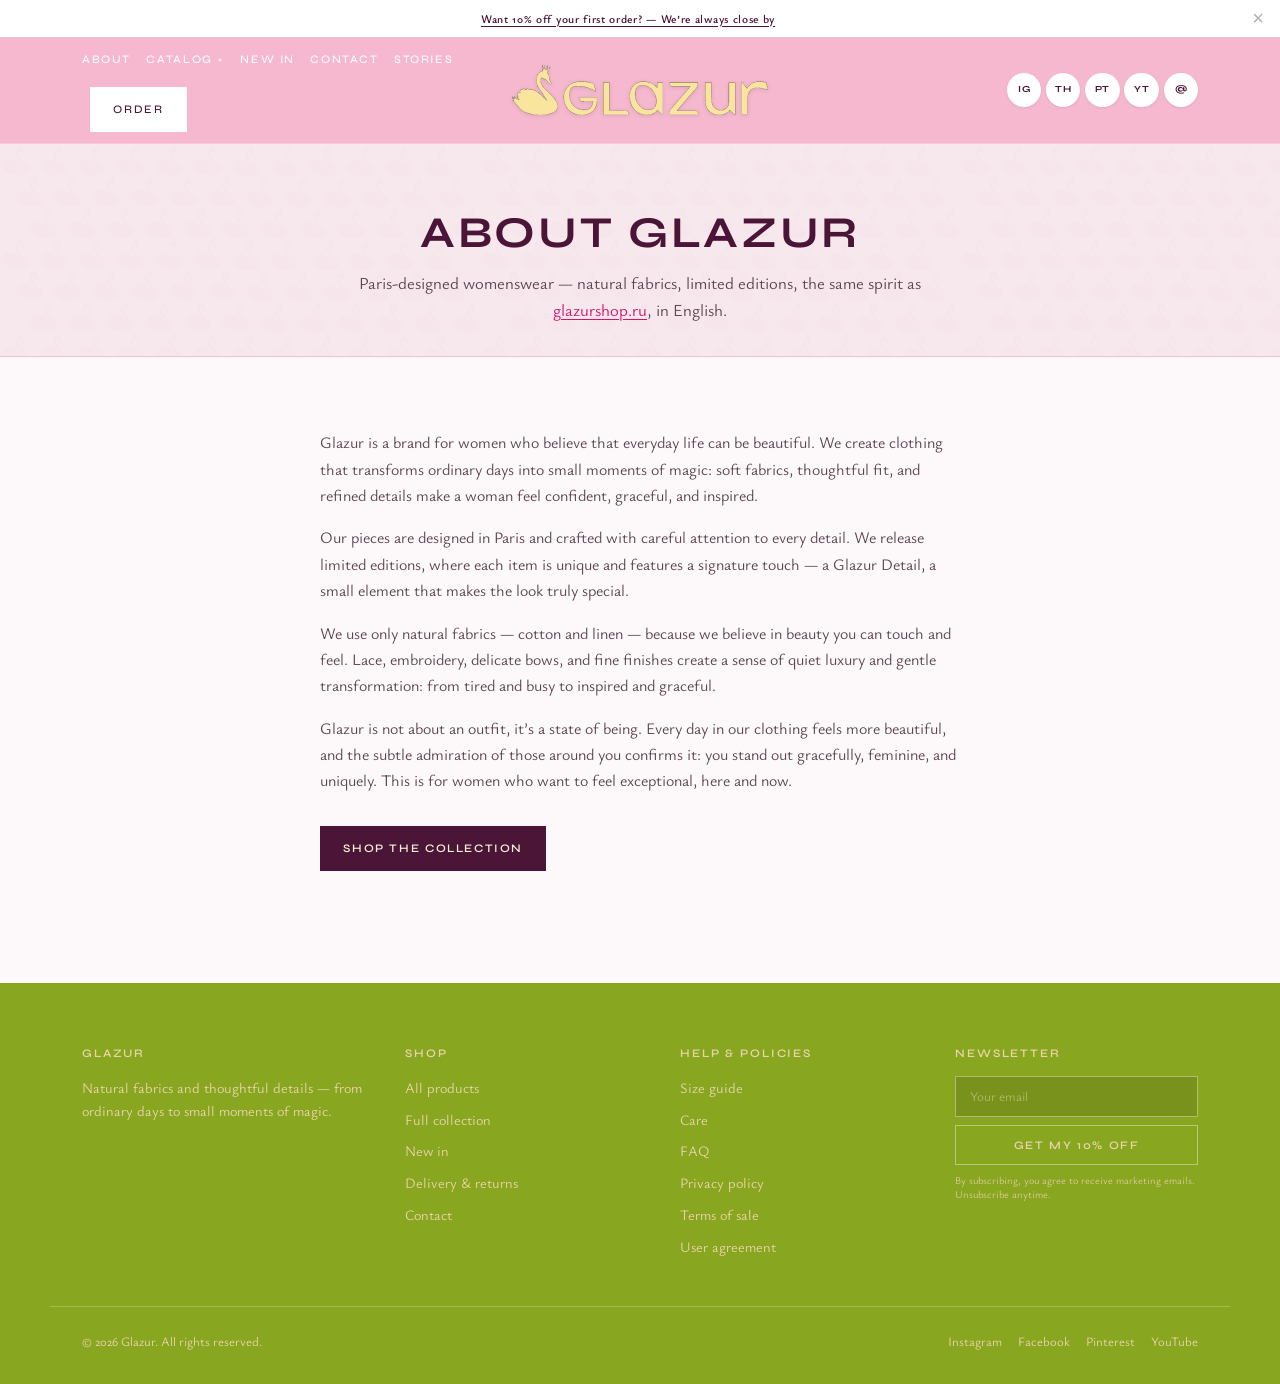
==== commit 52b872e7: "Remove all Russian shop references (footer, catalog copy, settings) Made-with: Cursor" ====
--- a/about.html
+++ b/about.html
@@ -119,7 +119,6 @@
     </div>
     <div class="site-footer__bottom">
       <span>© <span id="y"></span> Glazur. All rights reserved.</span>
-      <a class="site-footer__lang" href="https://glazurshop.ru" target="_blank" rel="noopener noreferrer">Russian shop</a>
       <div class="social-row">
         <a class="js-config-ig" href="#">Instagram</a>
         <a class="js-config-fb" href="#">Facebook</a>
--- a/css/components.css
+++ b/css/components.css
@@ -857,8 +857,8 @@
 
 /* Footer */
 .site-footer {
-  background: var(--color-plum);
-  color: rgba(242, 227, 177, 0.82);
+  background: #88a620;
+  color: var(--color-gold);
   padding: clamp(2.5rem, 6vw, 4rem) 0 2rem;
   font-size: 0.9rem;
 }
@@ -869,7 +869,7 @@
 }
 
 .site-footer a:hover {
-  color: var(--color-cream);
+  color: #fff9e6;
 }
 
 .site-footer__grid {
@@ -899,7 +899,7 @@
   letter-spacing: 0.16em;
   text-transform: uppercase;
   font-weight: 600;
-  color: var(--color-cream);
+  color: var(--color-gold);
   margin: 0 0 1rem;
 }
 
@@ -916,29 +916,40 @@
 .footer-newsletter input {
   width: 100%;
   padding: 0.65rem 0.85rem;
-  border: 1px solid rgba(255, 255, 255, 0.25);
-  background: rgba(255, 255, 255, 0.08);
-  color: #fff;
+  border: 1px solid rgba(245, 237, 212, 0.45);
+  background: rgba(0, 0, 0, 0.12);
+  color: var(--color-gold);
   font-family: var(--font-body);
   margin-bottom: 0.5rem;
 }
 
 .footer-newsletter input::placeholder {
-  color: rgba(255, 255, 255, 0.45);
+  color: rgba(232, 213, 168, 0.55);
 }
 
 .footer-newsletter .legal {
   font-size: 0.65rem;
-  opacity: 0.65;
+  color: rgba(232, 213, 168, 0.85);
   margin: 0.5rem 0 0;
   line-height: 1.4;
+}
+
+.site-footer .btn--light {
+  border-color: rgba(245, 237, 212, 0.55);
+  color: var(--color-gold);
+}
+
+.site-footer .btn--light:hover {
+  background: rgba(0, 0, 0, 0.14);
+  color: #fff9e6;
+  border-color: #fff9e6;
 }
 
 .site-footer__bottom {
   max-width: var(--max);
   margin: 2.5rem auto 0;
   padding: 1.5rem clamp(1.25rem, 4vw, 2rem) 0;
-  border-top: 1px solid rgba(255, 255, 255, 0.12);
+  border-top: 1px solid rgba(245, 237, 212, 0.28);
   display: flex;
   flex-wrap: wrap;
   justify-content: space-between;
@@ -957,7 +968,7 @@
 }
 
 .site-footer__lang:hover {
-  color: var(--color-cream);
+  color: #fff9e6;
 }
 
 .social-row {
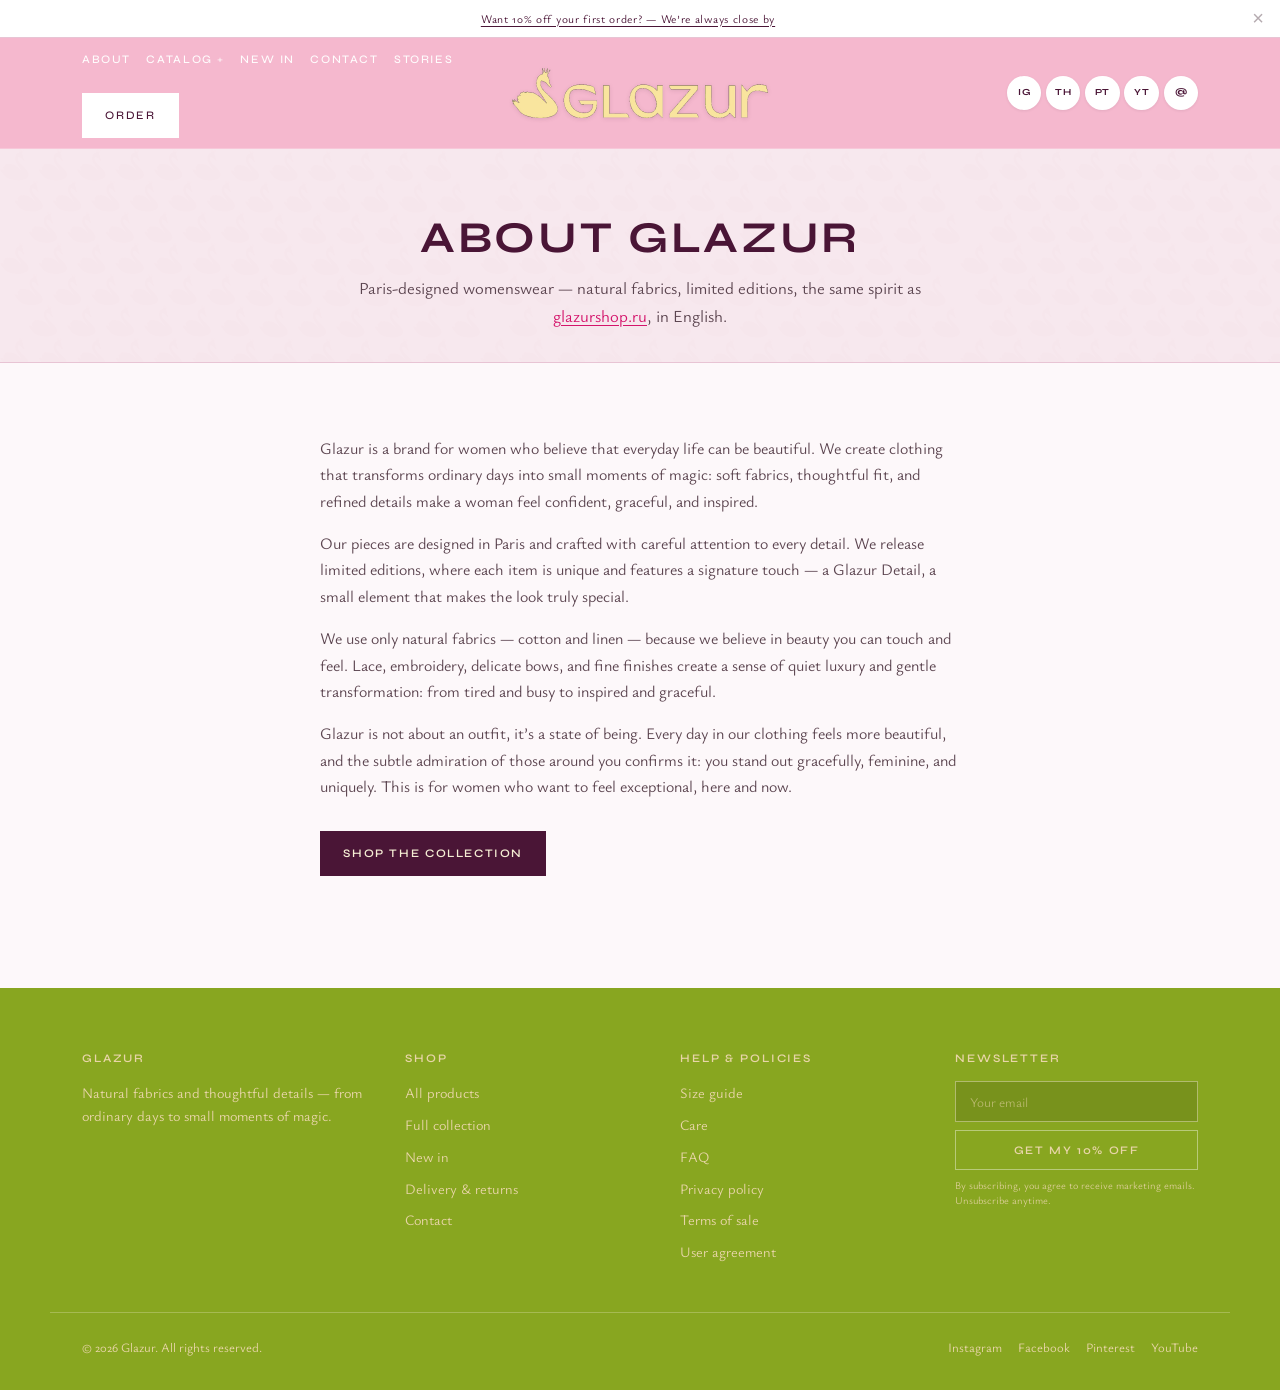
==== commit e2842d4e: "Improve homepage nav behavior and content flow. Make Stories consistently clickable, remove the feat" ====
--- a/about.html
+++ b/about.html
@@ -17,7 +17,7 @@
 </head>
 <body>
   <div id="promo-bar" class="promo-bar">
-    <a href="#" id="promo-open-modal"><span id="promo-headline">Transform Your Day — Get 10% Off Your First Order</span></a>
+    <button type="button" class="promo-bar__open" id="promo-open-modal" aria-haspopup="dialog"><span id="promo-headline">Transform Your Day — Get 10% Off Your First Order</span></button>
     <button type="button" class="promo-bar__close" id="promo-close" aria-label="Dismiss promotion">×</button>
   </div>
 
--- a/css/components.css
+++ b/css/components.css
@@ -14,11 +14,27 @@
   font-weight: 400;
 }
 
-.promo-bar a {
+.promo-bar a,
+.promo-bar__open {
   color: var(--color-plum);
   font-weight: 600;
   text-decoration: underline;
   text-underline-offset: 3px;
+}
+
+.promo-bar__open {
+  font: inherit;
+  font-family: inherit;
+  font-size: inherit;
+  letter-spacing: inherit;
+  text-transform: inherit;
+  background: none;
+  border: none;
+  cursor: pointer;
+  padding: 0;
+  margin: 0;
+  text-align: center;
+  max-width: 100%;
 }
 
 .promo-bar__close {
@@ -1116,12 +1132,40 @@
     justify-content: flex-start;
     flex-wrap: wrap;
     gap: clamp(0.5rem, 1.2vw, 1rem);
+    position: relative;
+    z-index: 2;
+  }
+
+  /* Ссылки и каталог выше кнопки Order — иначе flex-wrap может класть Order поверх «Stories» и блокировать клики */
+  .site-header--shopru .nav > a,
+  .site-header--shopru .nav > .nav-details {
+    position: relative;
+    z-index: 2;
+  }
+
+  .site-header--shopru .nav__cta {
+    position: relative;
+    z-index: 1;
+    /* Вся строка «Order» ниже ссылок — иначе кнопка перекрывает «Stories» при flex-wrap */
+    flex-basis: 100%;
+    margin-left: 0;
+    margin-top: 0.35rem;
+    justify-content: flex-start;
   }
 
   .site-header--shopru .logo {
     grid-column: 2;
     grid-row: 1;
     justify-self: center;
+    position: relative;
+    z-index: 1;
+    /* Кликабельна только картинка — широкая «коробка» ссылки не перехватывает меню слева */
+    pointer-events: none;
+  }
+
+  .site-header--shopru .logo__img {
+    pointer-events: auto;
+    cursor: pointer;
   }
 
   .site-header--shopru .header-social {
@@ -1187,25 +1231,39 @@
 
 /* Главная: светлый лендинг, порядок как на русской витрине */
 .ru-hero {
-  padding: clamp(2rem, 5vw, 3.5rem) 0 clamp(2.5rem, 6vw, 4rem);
+  padding: clamp(1rem, 2.5vw, 1.85rem) 0 clamp(1.15rem, 3vw, 2.15rem);
   background: var(--color-hero-cream);
   border-bottom: 1px solid rgba(74, 50, 40, 0.08);
 }
 
 .ru-hero__grid {
   display: grid;
-  grid-template-columns: 1fr 1fr;
-  gap: clamp(1.5rem, 4vw, 3.5rem);
+  grid-template-columns: minmax(0, 1fr) minmax(0, 1fr);
+  gap: clamp(0.75rem, 2vw, 1.65rem);
   align-items: center;
   max-width: var(--max);
   margin: 0 auto;
-  padding: 0 clamp(1.25rem, 4vw, 2rem);
+  padding: 0 clamp(0.85rem, 3vw, 1.5rem);
+}
+
+@media (min-width: 781px) {
+  .ru-hero__figure {
+    max-width: min(100%, 400px);
+    width: 100%;
+    justify-self: center;
+  }
 }
 
 @media (max-width: 780px) {
   .ru-hero__grid {
     grid-template-columns: 1fr;
     text-align: center;
+  }
+
+  .ru-hero__figure {
+    max-width: min(100%, 380px);
+    margin-left: auto;
+    margin-right: auto;
   }
 
   .ru-hero__actions {
@@ -1261,18 +1319,23 @@
 
 .ru-hero__figure {
   margin: 0;
-  border-radius: 2px;
-  overflow: hidden;
-  background: rgba(255, 255, 255, 0.65);
-  box-shadow: 0 12px 40px rgba(44, 18, 32, 0.06);
+  padding: 0;
+  border-radius: 0;
+  overflow: visible;
+  background: transparent;
+  box-shadow: none;
+  display: flex;
+  align-items: center;
+  justify-content: center;
 }
 
 .ru-hero__img {
-  width: 100%;
+  display: block;
+  width: auto;
+  max-width: 100%;
   height: auto;
-  display: block;
-  object-fit: cover;
-  aspect-ratio: 3 / 4;
+  max-height: min(56vh, 530px);
+  object-fit: contain;
 }
 
 /* «Вы в Glazur» — три вертикали как на glazurshop.ru */
@@ -1352,6 +1415,10 @@
   border-bottom: 1px solid var(--color-line);
 }
 
+#story {
+  scroll-margin-top: calc(var(--header-offset, 0px) + 6.5rem);
+}
+
 .ru-philosophy .container {
   max-width: 760px;
 }
@@ -1384,6 +1451,117 @@
   margin-bottom: 0;
 }
 
+/* Featured products — after brand story */
+.ru-products {
+  padding: clamp(2.25rem, 5vw, 3.5rem) 0;
+  background: var(--color-surface);
+}
+
+.ru-products__eyebrow {
+  font-family: var(--font-ui);
+  font-size: 0.65rem;
+  letter-spacing: 0.2em;
+  text-transform: uppercase;
+  color: var(--color-ink-muted);
+  margin: 0 0 0.75rem;
+  text-align: center;
+}
+
+.ru-products__title {
+  font-family: var(--font-body);
+  font-weight: 600;
+  font-size: clamp(1.65rem, 3.5vw, 2.35rem);
+  line-height: 1.15;
+  color: var(--color-hero-ink);
+  margin: 0 0 0.65rem;
+  text-align: center;
+}
+
+.ru-products__lead {
+  font-family: var(--font-ui);
+  font-size: 0.95rem;
+  line-height: 1.55;
+  color: var(--color-ink-muted);
+  margin: 0 auto;
+  max-width: 36rem;
+  text-align: center;
+}
+
+.ru-products__grid {
+  display: grid;
+  grid-template-columns: repeat(3, minmax(0, 1fr));
+  gap: 1.35rem 1.1rem;
+  margin-top: 1.85rem;
+}
+
+@media (max-width: 900px) {
+  .ru-products__grid {
+    grid-template-columns: repeat(2, minmax(0, 1fr));
+  }
+}
+
+@media (max-width: 520px) {
+  .ru-products__grid {
+    grid-template-columns: 1fr;
+    max-width: 420px;
+    margin-left: auto;
+    margin-right: auto;
+  }
+}
+
+.ru-product-card {
+  margin: 0;
+}
+
+.ru-product-card__link {
+  display: block;
+  text-decoration: none;
+  color: inherit;
+}
+
+.ru-product-card__figure {
+  margin: 0;
+  border-radius: 2px;
+  overflow: hidden;
+  background: var(--color-blush);
+  box-shadow: 0 8px 28px rgba(44, 18, 32, 0.06);
+}
+
+.ru-product-card__img {
+  width: 100%;
+  aspect-ratio: 3 / 4;
+  object-fit: cover;
+  display: block;
+  transition: transform 0.28s ease;
+}
+
+.ru-product-card__link:hover .ru-product-card__img {
+  transform: scale(1.03);
+}
+
+.ru-product-card__meta {
+  padding: 0.9rem 0.1rem 0;
+}
+
+.ru-product-card__name {
+  font-family: var(--font-body);
+  font-size: 1.02rem;
+  font-weight: 600;
+  line-height: 1.25;
+  margin: 0 0 0.3rem;
+  color: var(--color-hero-ink);
+}
+
+.ru-product-card__tag {
+  font-family: var(--font-ui);
+  font-size: 0.62rem;
+  font-weight: 600;
+  letter-spacing: 0.14em;
+  text-transform: uppercase;
+  color: var(--color-ink-muted);
+  margin: 0;
+}
+
 .ru-catalog {
   padding: clamp(2.25rem, 5vw, 3.5rem) 0 clamp(3rem, 7vw, 4.5rem);
   background: var(--color-bg);
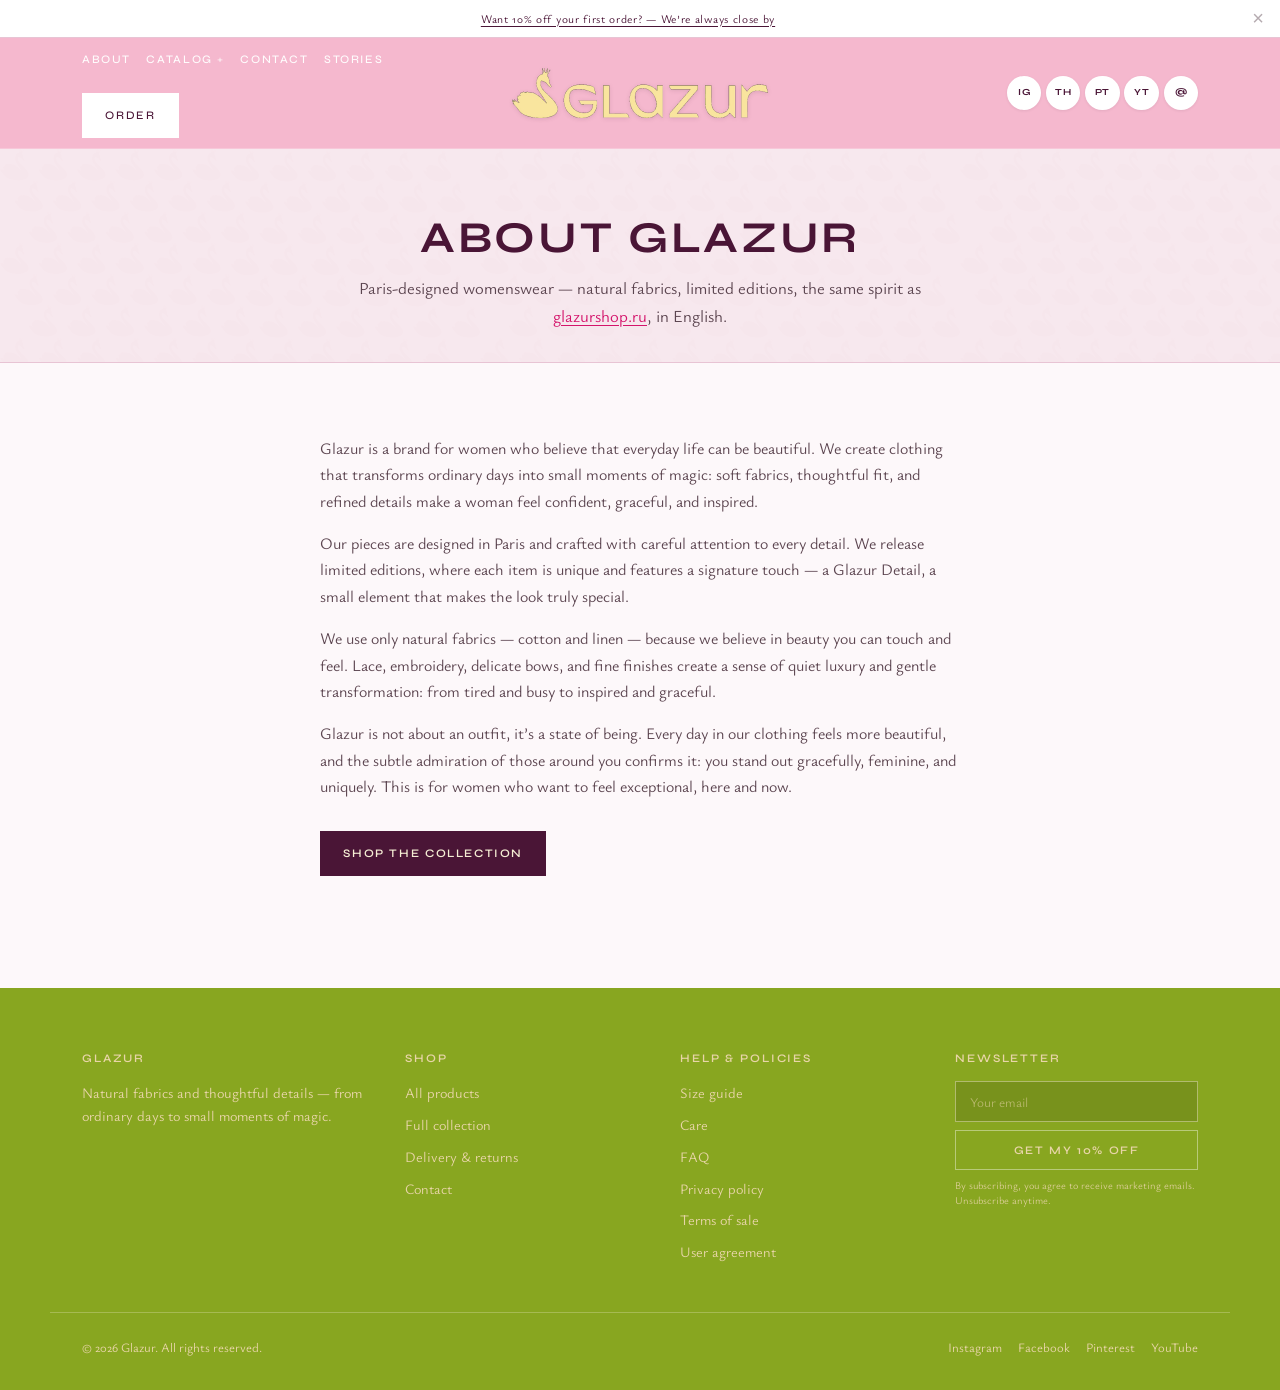
==== commit 5bf697e9: "Simplify navigation to core four collections. Keep only Blouses, Striped tops, Skirts, and Full coll" ====
--- a/about.html
+++ b/about.html
@@ -31,12 +31,9 @@
             <a href="#" data-collection="blouses">Blouses</a>
             <a href="#" data-collection="stripes">Striped tops</a>
             <a href="#" data-collection="skirts">Skirts</a>
-            <a href="#" data-collection="dresses">Dresses</a>
-            <a href="#" data-collection="knitwear">Knitwear</a>
             <a class="js-config-collection-default" href="#">Full collection</a>
           </div>
         </details>
-        <a href="#" data-collection="newArrivals">New in</a>
         <a class="js-config-mailto" href="mailto:info@glazurshop.com">Contact</a>
         <a href="about.html">Stories</a>
         <div class="nav__cta">
@@ -92,7 +89,6 @@
         <ul>
           <li><a class="js-config-shop" href="#">All products</a></li>
           <li><a class="js-config-collection-default" href="#">Full collection</a></li>
-          <li><a href="#" data-collection="newArrivals">New in</a></li>
           <li><a href="shipping-returns.html">Delivery &amp; returns</a></li>
           <li><a class="js-config-mailto" href="mailto:info@glazurshop.com">Contact</a></li>
         </ul>
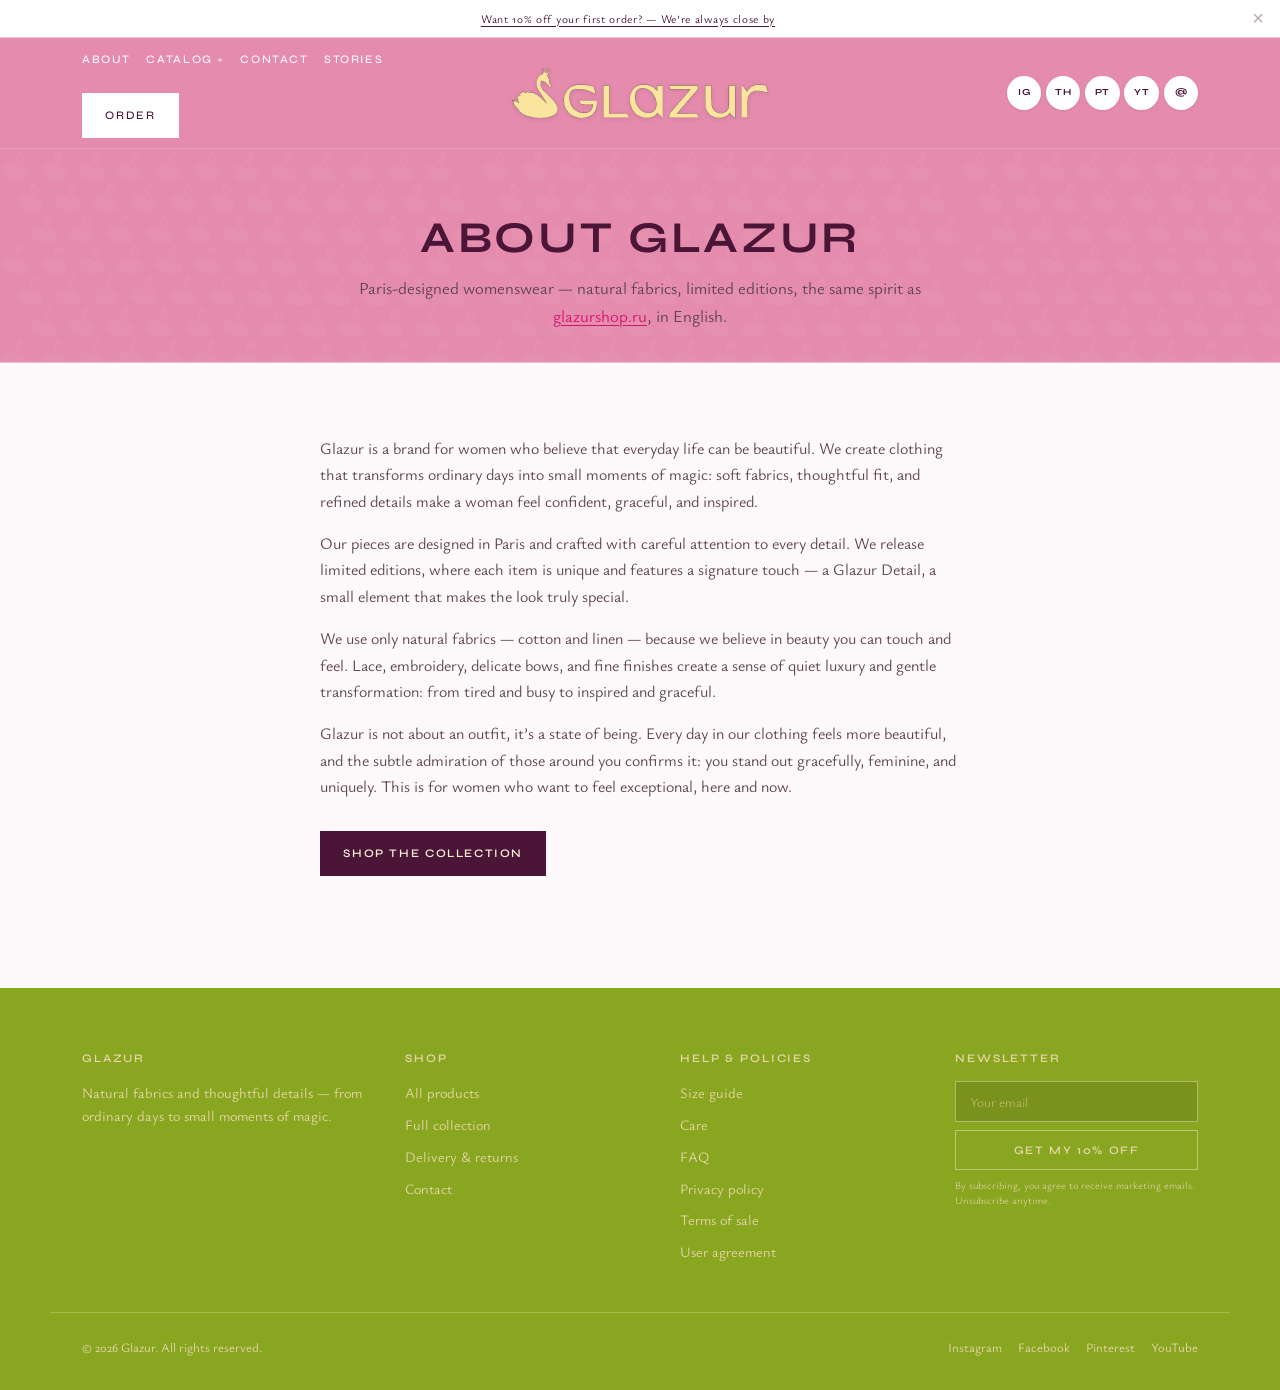
==== commit ebbba3d9: "Rename stripes category and unify pink palette. Update customer-facing labels from Striped tops to P" ====
--- a/about.html
+++ b/about.html
@@ -29,7 +29,7 @@
           <summary class="nav-details__summary">Catalog</summary>
           <div class="nav-details__panel" role="group" aria-label="Catalog categories">
             <a href="#" data-collection="blouses">Blouses</a>
-            <a href="#" data-collection="stripes">Striped tops</a>
+            <a href="#" data-collection="stripes">Parisian stripe tops</a>
             <a href="#" data-collection="skirts">Skirts</a>
             <a class="js-config-collection-default" href="#">Full collection</a>
           </div>
--- a/css/tokens.css
+++ b/css/tokens.css
@@ -7,8 +7,8 @@
   /* Упаковка: лайм + роза */
   --color-pack-lime: #8dc63f;
   --color-pack-lime-deep: #72a82e;
-  --color-pack-pink: #f4d4e0;
-  --color-pack-pink-mid: #e8b8cc;
+  --color-pack-pink: #e58bad;
+  --color-pack-pink-mid: #e58bad;
   --color-hero-panel: var(--color-pack-lime);
 
   /* Бордо / сезонный акцент (футер, кнопки, контраст) */
@@ -26,30 +26,30 @@
 
   /* Фоны страницы (светлая «витрина» как glazurshop.ru) */
   --color-bg: #fdf8fa;
-  --color-blush: #f7e8ee;
+  --color-blush: #e58bad;
   --color-surface: #ffffff;
   --color-cream-pale: #faf6ed;
   --color-line: #e8c4d4;
 
   /* Витрина как glazurshop.ru: розовая шапка, кремовый герой */
-  --color-shop-header: #f5b8ce;
+  --color-shop-header: #e58bad;
   --color-shop-header-border: rgba(255, 255, 255, 0.22);
   --color-hero-cream: #faf6ef;
   --color-hero-ink: #4a3228;
-  --color-hero-cta: #e895b0;
-  --color-hero-cta-hover: #d97897;
+  --color-hero-cta: #e58bad;
+  --color-hero-cta-hover: #e58bad;
 
   /* Акценты */
   --color-accent: #d4146b;
   --color-accent-hover: #b01058;
-  --color-accent-soft: #fbcfe0;
+  --color-accent-soft: #e58bad;
   --color-magenta: #d70c7a;
   --color-olive: var(--color-pack-lime-deep);
   --color-lavender: var(--color-pack-pink-mid);
-  --color-rose-ui: #e67e9e;
+  --color-rose-ui: #e58bad;
 
   /* Паттерн-вектор (архив) */
-  --color-pattern-surface: #efcad0;
+  --color-pattern-surface: #e58bad;
   --color-pattern-deep: #d70c7a;
 
   --font-heading: "Syne", system-ui, sans-serif;
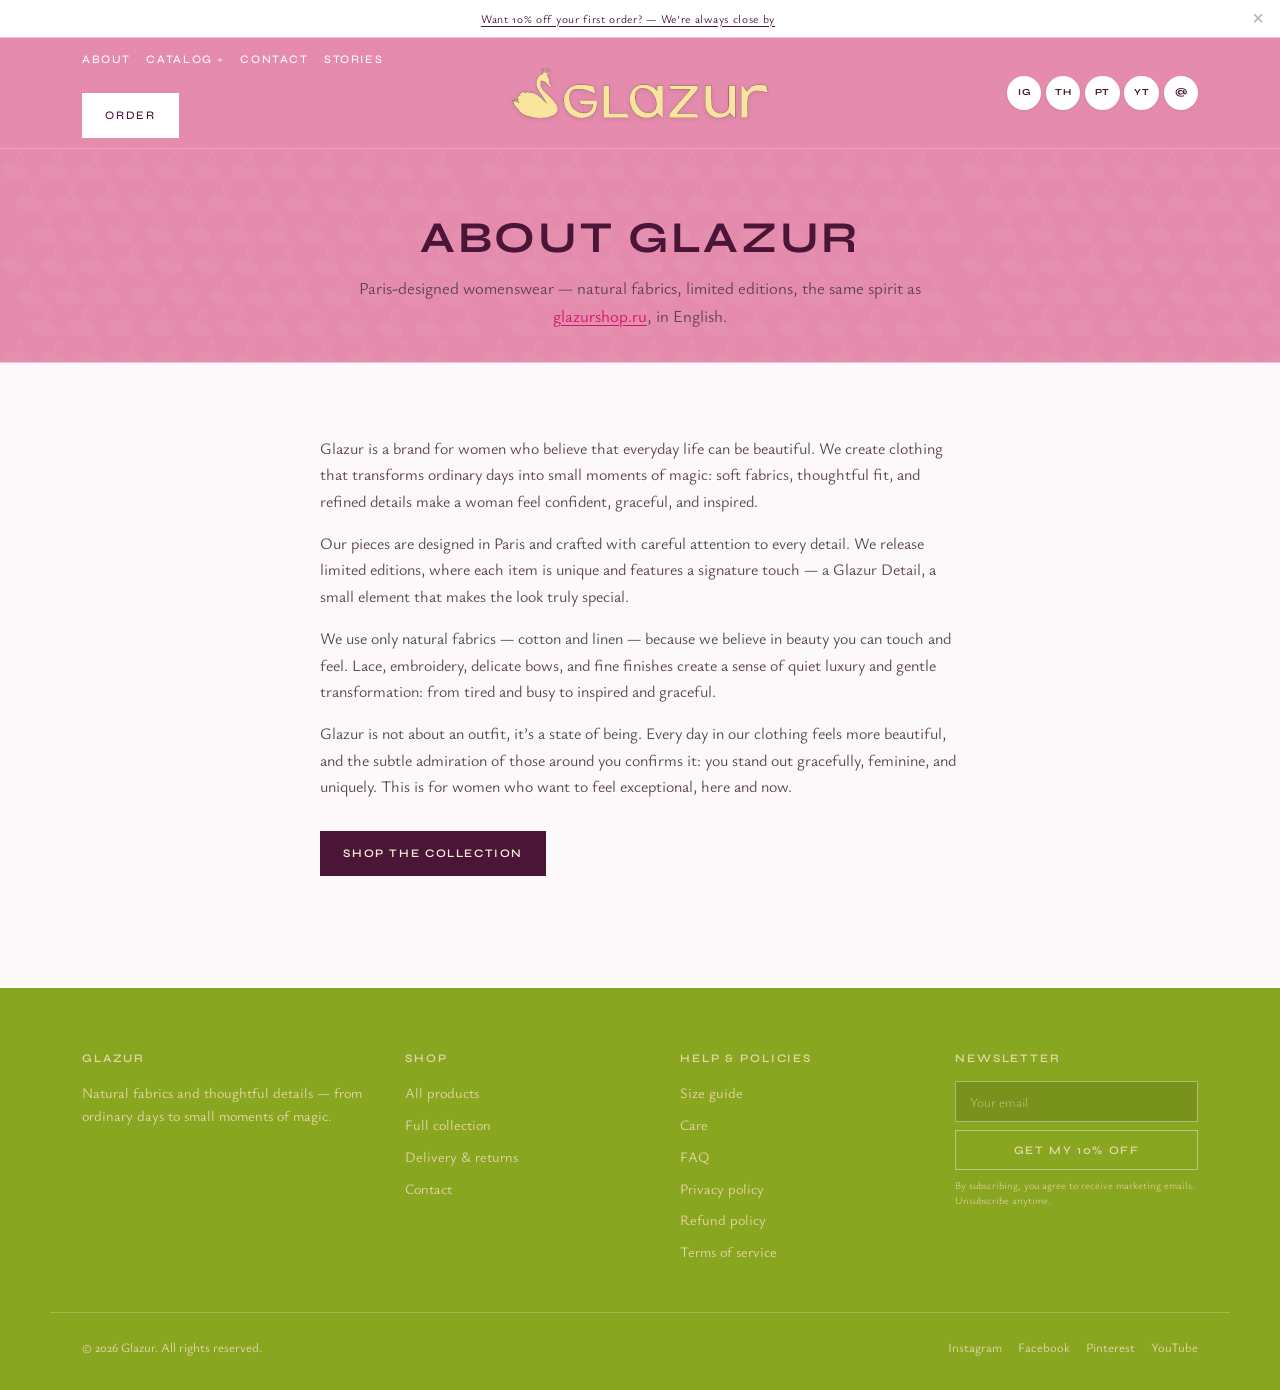
==== commit 77d4bd76: "Fix footer shop and policy links; add page URL snippet for theme parity Static pages: real storefron" ====
--- a/about.html
+++ b/about.html
@@ -87,8 +87,8 @@
       <div>
         <h3>Shop</h3>
         <ul>
-          <li><a class="js-config-shop" href="#">All products</a></li>
-          <li><a class="js-config-collection-default" href="#">Full collection</a></li>
+          <li><a class="js-config-shop" href="https://glazurshop.com">All products</a></li>
+          <li><a class="js-config-collection-default" href="https://glazurshop.com/collections/all">Full collection</a></li>
           <li><a href="shipping-returns.html">Delivery &amp; returns</a></li>
           <li><a class="js-config-mailto" href="mailto:info@glazurshop.com">Contact</a></li>
         </ul>
@@ -99,9 +99,9 @@
           <li><a href="size-guide.html">Size guide</a></li>
           <li><a href="care.html">Care</a></li>
           <li><a href="faq.html">FAQ</a></li>
-          <li><a href="#">Privacy policy</a></li>
-          <li><a href="#">Terms of sale</a></li>
-          <li><a href="#">User agreement</a></li>
+          <li><a class="js-config-policy-privacy" href="https://glazurshop.com/policies/privacy-policy">Privacy policy</a></li>
+          <li><a class="js-config-policy-refund" href="https://glazurshop.com/policies/refund-policy">Refund policy</a></li>
+          <li><a class="js-config-policy-terms" href="https://glazurshop.com/policies/terms-of-service">Terms of service</a></li>
         </ul>
       </div>
       <div class="footer-newsletter">
